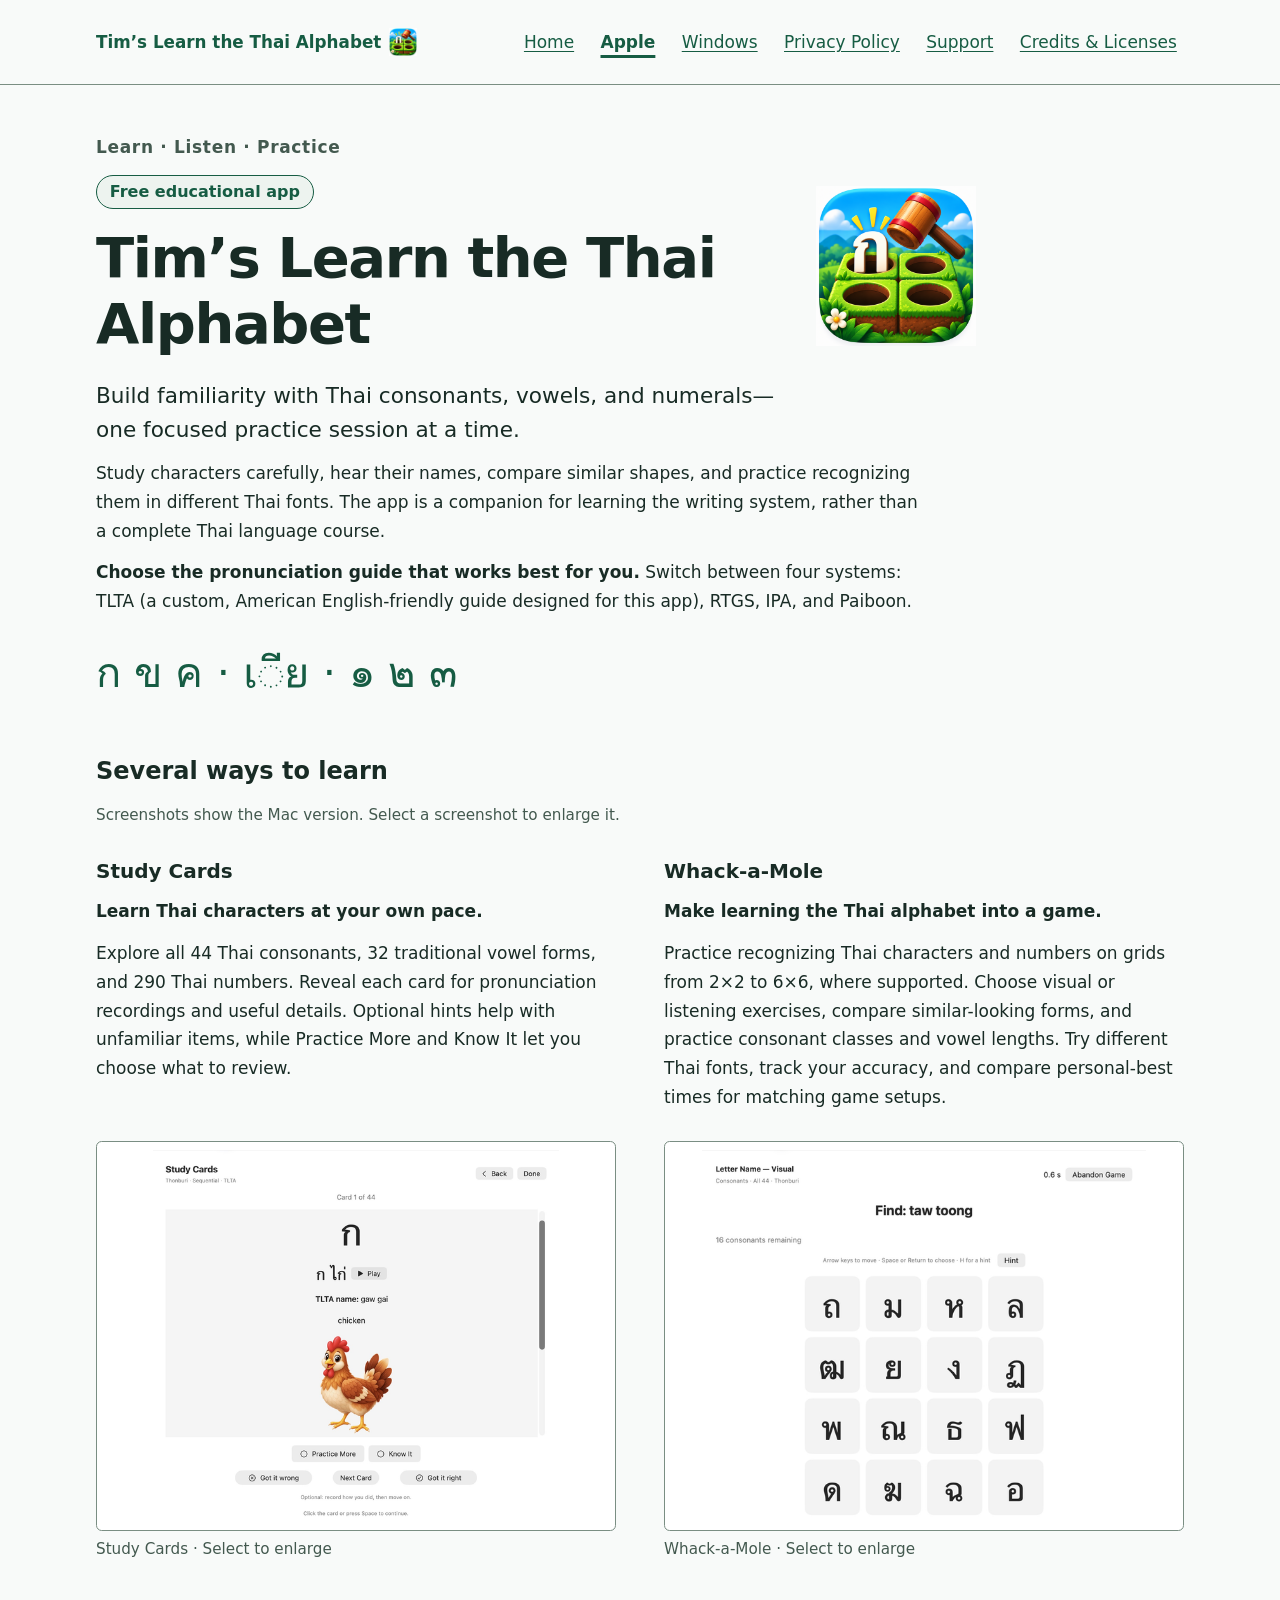
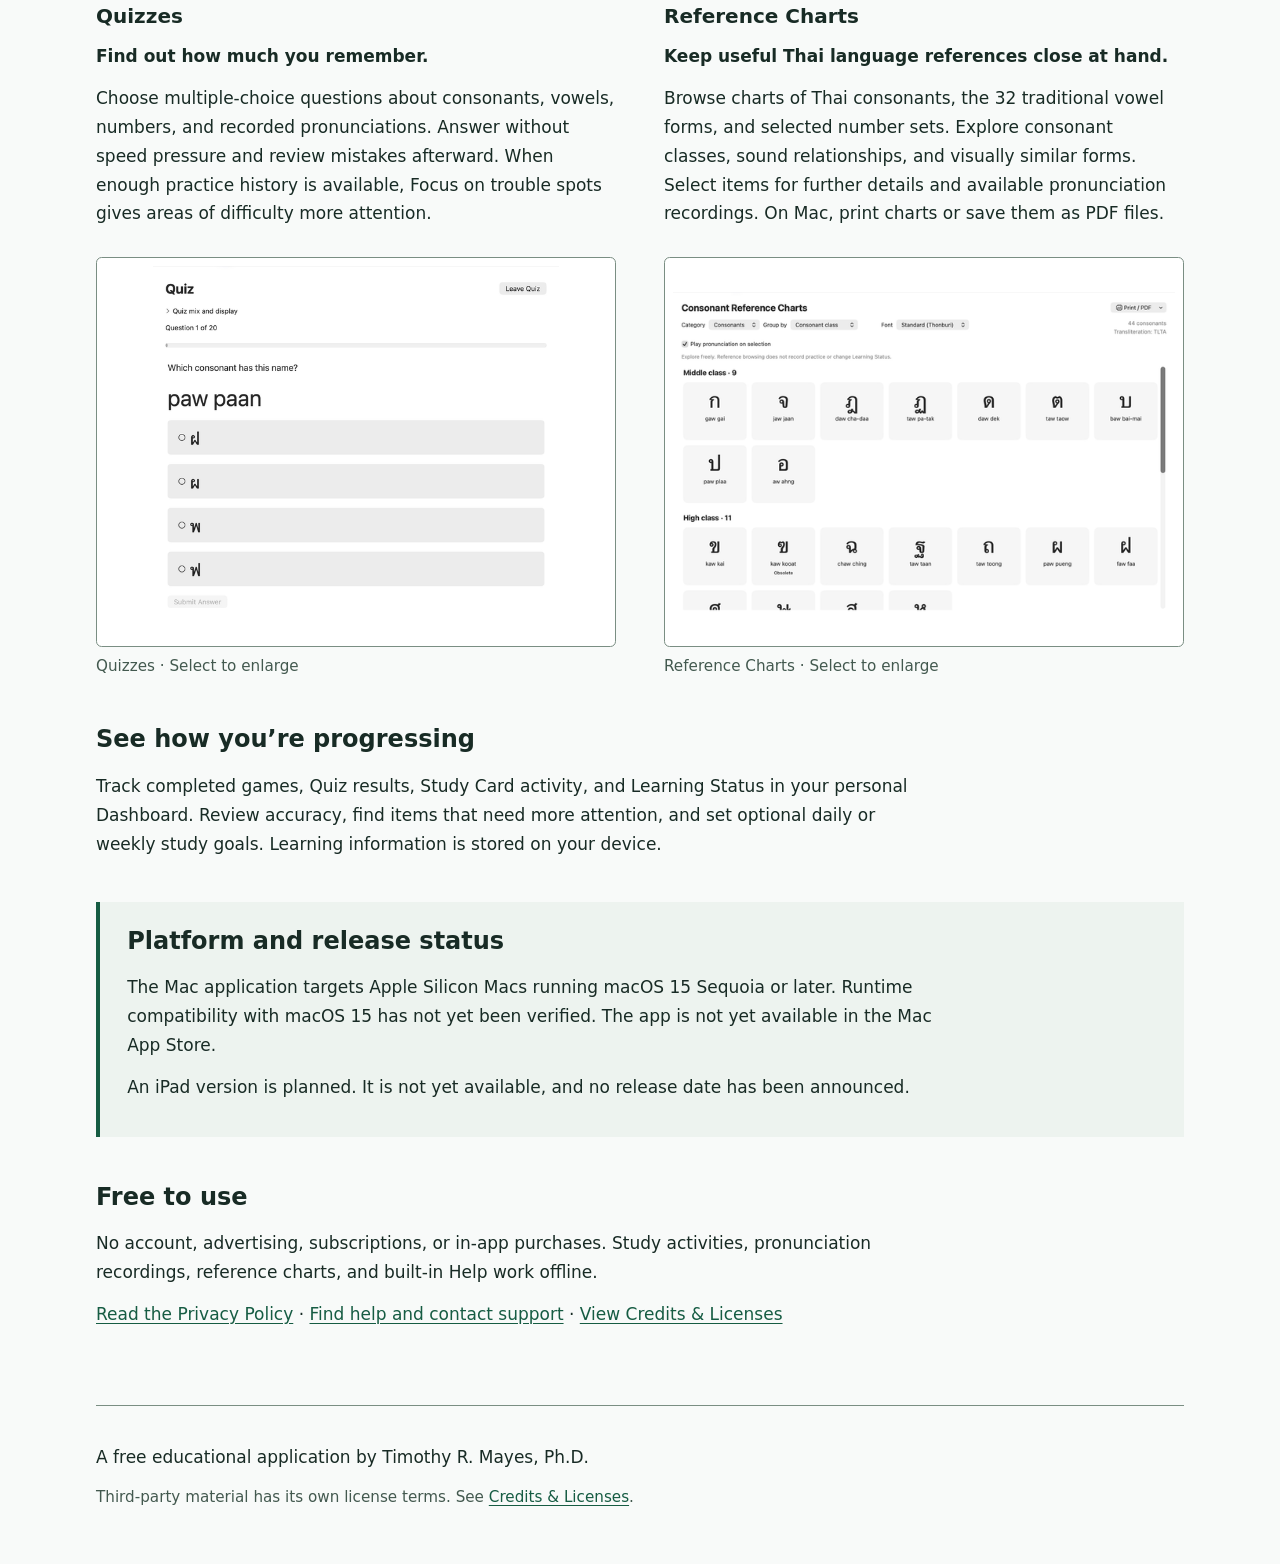
==== apple.html @ 0bca45e3 "Add shared platform home and Windows preview download page" ====
<!doctype html>
<html lang="en">
<head>
<meta charset="utf-8">
<meta name="viewport" content="width=device-width, initial-scale=1">
<meta name="color-scheme" content="light dark">
<meta name="description" content="Learn Thai consonants, vowels, and numerals through study, recognition practice, quizzes, and reference charts.">
<title>Apple — Tim’s Learn the Thai Alphabet</title>
<link rel="stylesheet" href="assets/styles.css">
<script src="assets/screenshot-viewer.js" defer></script>
</head>
<body>
<a class="skip-link" href="#main">Skip to content</a>
<header class="site-header"><div class="wrap"><a class="brand" href="index.html"><span>Tim’s Learn the Thai Alphabet</span><img class="brand-icon" src="assets/app-icon-small.png" width="28" height="28" alt="" aria-hidden="true"></a><nav aria-label="Main navigation"><a href="index.html">Home</a><a href="apple.html" aria-current="page">Apple</a><a href="windows.html">Windows</a><a href="privacy.html">Privacy Policy</a><a href="support.html">Support</a><a href="credits.html">Credits & Licenses</a></nav></div></header>
<main id="main" class="wrap" tabindex="-1"><section class="hero"><p class="eyebrow">Learn · Listen · Practice</p><div class="hero-intro"><img class="hero-icon" src="assets/app-icon.png" width="160" height="160" alt="" aria-hidden="true"><div class="hero-heading"><p class="free-badge">Free educational app</p><h1>Tim’s Learn the Thai Alphabet</h1></div></div><p class="lead">Build familiarity with Thai consonants, vowels, and numerals—one focused practice session at a time.</p><p>Study characters carefully, hear their names, compare similar shapes, and practice recognizing them in different Thai fonts. The app is a companion for learning the writing system, rather than a complete Thai language course.</p><p><strong>Choose the pronunciation guide that works best for you.</strong> Switch between four systems: TLTA (a custom, American English-friendly guide designed for this app), RTGS, IPA, and Paiboon.</p><p class="thai-sample" lang="th">ก ข ค · <svg class="thai-pattern" style="width:1.596em" viewBox="0 0 1596 1200" role="img" aria-labelledby="home-ia-title" aria-describedby="home-ia-desc" focusable="false"><title id="home-ia-title">Thai vowel pattern: long sara ia; one dotted circle marks the consonant position</title><desc id="home-ia-desc" lang="th">เ◌ีย</desc><use href="assets/thai-vowels.svg#ia" aria-hidden="true"/></svg> · ๑ ๒ ๓</p></section>
<section aria-labelledby="activities-heading"><h2 id="activities-heading">Several ways to learn</h2><p class="small">Screenshots show the Mac version. Select a screenshot to enlarge it.</p><div class="activities"><article class="activity"><h3>Study Cards</h3><p class="activity-tagline">Learn Thai characters at your own pace.</p><p>Explore all 44 Thai consonants, 32 traditional vowel forms, and 290 Thai numbers. Reveal each card for pronunciation recordings and useful details. Optional hints help with unfamiliar items, while Practice More and Know It let you choose what to review.</p><figure class="activity-shot"><a class="screenshot-link" href="assets/screenshots/study-cards.webp" data-screenshot="Study Cards" data-width="1440" data-height="1316" aria-label="Enlarge Study Cards screenshot"><span class="screenshot-frame"><img src="assets/screenshots/study-cards-thumb.webp" width="640" height="585" loading="lazy" decoding="async" alt="Revealed consonant Study Card for ก, with its Thai name, chicken illustration, Play button, and Practice More and Know It controls."></span></a><figcaption>Study Cards · Select to enlarge</figcaption></figure></article><article class="activity"><h3>Whack-a-Mole</h3><p class="activity-tagline">Make learning the Thai alphabet into a game.</p><p>Practice recognizing Thai characters and numbers on grids from 2×2 to 6×6, where supported. Choose visual or listening exercises, compare similar-looking forms, and practice consonant classes and vowel lengths. Try different Thai fonts, track your accuracy, and compare personal-best times for matching game setups.</p><figure class="activity-shot"><a class="screenshot-link" href="assets/screenshots/whack-a-mole.webp" data-screenshot="Whack-a-Mole" data-width="1440" data-height="1206" aria-label="Enlarge Whack-a-Mole screenshot"><span class="screenshot-frame"><img src="assets/screenshots/whack-a-mole-thumb.webp" width="640" height="536" loading="lazy" decoding="async" alt="Active consonant Whack-a-Mole game with a written-name prompt, a 4-by-4 Thai letter grid, timer, Hint and Abandon Game controls."></span></a><figcaption>Whack-a-Mole · Select to enlarge</figcaption></figure></article><article class="activity"><h3>Quizzes</h3><p class="activity-tagline">Find out how much you remember.</p><p>Choose multiple-choice questions about consonants, vowels, numbers, and recorded pronunciations. Answer without speed pressure and review mistakes afterward. When enough practice history is available, Focus on trouble spots gives areas of difficulty more attention.</p><figure class="activity-shot"><a class="screenshot-link" href="assets/screenshots/quizzes.webp" data-screenshot="Quizzes" data-width="1440" data-height="1316" aria-label="Enlarge Quizzes screenshot"><span class="screenshot-frame"><img src="assets/screenshots/quizzes-thumb.webp" width="640" height="585" loading="lazy" decoding="async" alt="Consonant Quiz asking which Thai character matches a written name, with four answer choices, question progress, and a Submit Answer button."></span></a><figcaption>Quizzes · Select to enlarge</figcaption></figure></article><article class="activity"><h3>Reference Charts</h3><p class="activity-tagline">Keep useful Thai language references close at hand.</p><p>Browse charts of Thai consonants, the 32 traditional vowel forms, and selected number sets. Explore consonant classes, sound relationships, and visually similar forms. Select items for further details and available pronunciation recordings. On Mac, print charts or save them as PDF files.</p><figure class="activity-shot"><a class="screenshot-link" href="assets/screenshots/reference-charts.webp" data-screenshot="Reference Charts" data-width="1440" data-height="919" aria-label="Enlarge Reference Charts screenshot"><span class="screenshot-frame"><img src="assets/screenshots/reference-charts-thumb.webp" width="640" height="408" loading="lazy" decoding="async" alt="Consonant Reference Chart grouped by consonant class, with Thai letters, transliterated names, grouping and font controls, and Print / PDF."></span></a><figcaption>Reference Charts · Select to enlarge</figcaption></figure></article></div></section>
<section><h2>See how you’re progressing</h2><p>Track completed games, Quiz results, Study Card activity, and Learning Status in your personal Dashboard. Review accuracy, find items that need more attention, and set optional daily or weekly study goals. Learning information is stored on your device.</p></section>
<section class="note"><h2>Platform and release status</h2><p>The Mac application targets Apple Silicon Macs running macOS 15 Sequoia or later. Runtime compatibility with macOS 15 has not yet been verified. The app is not yet available in the Mac App Store.</p><p>An iPad version is planned. It is not yet available, and no release date has been announced.</p></section>
<section><h2>Free to use</h2><p>No account, advertising, subscriptions, or in-app purchases. Study activities, pronunciation recordings, reference charts, and built-in Help work offline.</p><p><a href="privacy.html">Read the Privacy Policy</a> · <a href="support.html">Find help and contact support</a> · <a href="credits.html">View Credits & Licenses</a></p></section></main>
<footer class="wrap"><p>A free educational application by Timothy R. Mayes, Ph.D.</p><p class="small">Third-party material has its own license terms. See <a href="credits.html">Credits & Licenses</a>.</p></footer>
<dialog id="screenshot-viewer" class="screenshot-viewer" aria-labelledby="screenshot-title"><div class="screenshot-toolbar"><h2 id="screenshot-title">Application screenshot</h2><button type="button" id="screenshot-close" autofocus>Close</button></div><img id="screenshot-image" alt="" decoding="async"></dialog>
</body>
</html>
---- assets/styles.css ----
/* Local system fonts only. No remote resources or animation. */
:root { color-scheme: light dark; --bg:#f8faf9; --panel:#edf3ef; --ink:#182b25; --muted:#43594f; --link:#165c43; --line:#7a8e83; --focus:#8b3b00; }
@media (prefers-color-scheme:dark) { :root { --bg:#14211c; --panel:#21332a; --ink:#f1f6f2; --muted:#c0d2c6; --link:#9ee5bd; --line:#819a8b; --focus:#ffd08d; } }
* { box-sizing:border-box; }
body { margin:0; background:var(--bg); color:var(--ink); font-family:system-ui,-apple-system,BlinkMacSystemFont,"Segoe UI",sans-serif; font-size:1.0625rem; line-height:1.7; overflow-wrap:anywhere; }
.wrap { width:min(100% - 2.5rem,68rem); margin-inline:auto; }
.site-header { border-bottom:1px solid var(--line); }
.site-header .wrap { padding-block:1.25rem; display:flex; align-items:center; justify-content:space-between; flex-wrap:wrap; gap:1rem 2rem; }
.brand { font-weight:750; font-size:1.05rem; text-decoration:none; }
nav { display:flex; flex-wrap:wrap; gap:.3rem .75rem; }
nav a { display:inline-flex; align-items:center; min-height:44px; padding:.35rem .45rem; }
nav [aria-current=page] { font-weight:750; text-decoration-thickness:3px; text-underline-offset:.4em; }
a { color:var(--link); text-underline-offset:.2em; }
a:hover { text-decoration-thickness:3px; }
a:focus-visible, summary:focus-visible { outline:3px solid var(--focus); outline-offset:4px; border-radius:2px; }
.skip-link { position:absolute; top:.4rem; left:1rem; padding:.5rem 1rem; background:var(--bg); transform:translateY(-200%); z-index:1; }
.skip-link:focus { transform:none; }
main { padding-block:3rem 4rem; }
main:focus { outline:none; }
h1 { font-size:clamp(2rem,5vw,3.5rem); line-height:1.18; letter-spacing:-.025em; max-width:22ch; margin:0 0 1.4rem; }
h2 { font-size:1.5rem; line-height:1.35; margin:0 0 1rem; }
p { max-width:76ch; margin:.8rem 0; }
section { margin-top:2.75rem; }
.hero { margin-top:0; max-width:55rem; }
.eyebrow { color:var(--muted); font-weight:650; letter-spacing:.04em; margin-top:0; }
.lead { font-size:1.35rem; line-height:1.55; max-width:52ch; }
.thai-sample { font-size:2.6rem; line-height:1.8; color:var(--link); margin-block:1.25rem; }
.activities { display:grid; grid-template-columns:repeat(2,minmax(0,1fr)); gap:1.5rem 3rem; }
dt { font-weight:750; margin-top:1rem; }
dd { margin:.35rem 0 1.25rem; max-width:75ch; }
.note,.contact { background:var(--panel); border-left:4px solid var(--link); padding:1.4rem 1.7rem; }
.note h2 { margin-top:0; }
.small { font-size:.95rem; color:var(--muted); }
li { margin:.5rem 0; }
.source-list { list-style:none; padding:0; display:flex; flex-wrap:wrap; gap:.6rem; }
.source-list li { margin:0; }
.source-list a { display:flex; min-height:44px; min-width:44px; align-items:center; justify-content:center; padding:.25rem .8rem; border:1px solid var(--line); font-size:1.25rem; background:var(--panel); }
code { font-size:.95em; }
footer { border-top:1px solid var(--line); padding-block:1.5rem 2.5rem; }
@media(max-width:40rem) { main { padding-top:2rem; } .activities { grid-template-columns:1fr; gap:.2rem; } .note,.contact { padding:1rem; } nav { display:grid; grid-template-columns:repeat(2,minmax(0,1fr)); width:100%; gap:.4rem 1rem; } nav a { justify-content:center; text-align:center; } }
@media(forced-colors:active) { a:focus-visible { outline:3px solid Highlight; } .note,.contact { border:1px solid CanvasText; } }

.thai-pattern { display:inline-block; height:1.2em; vertical-align:-.2em; fill:currentColor; max-width:100%; }

.brand { display:inline-flex; align-items:center; gap:.5rem; max-width:100%; }
.brand span { min-width:0; }
.brand-icon { display:block; width:28px; height:28px; flex-shrink:0; }
.hero-intro { display:grid; grid-template-columns:minmax(0,1fr) 160px; align-items:center; gap:1.5rem 2rem; margin-bottom:1.4rem; }
.hero-icon { grid-column:2; grid-row:1; display:block; width:160px; height:auto; }
.hero-heading { grid-column:1; grid-row:1; min-width:0; }
.hero-heading h1 { margin-bottom:0; }
.free-badge { display:inline-block; margin:0 0 1rem; padding:.25rem .8rem; border:1px solid var(--link); border-radius:999px; background:var(--panel); color:var(--link); font-size:1rem; font-weight:750; line-height:1.5; }
@media(max-width:40rem) { .hero-intro { grid-template-columns:minmax(0,1fr); gap:1rem; } .hero-icon { grid-column:1; grid-row:1; width:116px; } .hero-heading { grid-column:1; grid-row:2; } }

.activity { display:flex; flex-direction:column; min-width:0; }
.activity h3 { margin:1rem 0 .25rem; font-size:1.25rem; line-height:1.35; }
.activity .activity-tagline { margin:.5rem 0 0; font-weight:650; }
.activity-shot { margin:auto 0 0; padding-top:1rem; }
.activity-shot figcaption { margin-top:.4rem; font-size:.95rem; color:var(--muted); }
.screenshot-link { display:block; border-radius:.35rem; }
.screenshot-frame { display:grid; place-items:center; aspect-ratio:4/3; padding:.5rem; border:1px solid var(--line); border-radius:.35rem; background:#fff; }
.screenshot-frame img { display:block; width:100%; height:100%; max-height:100%; min-height:0; object-fit:contain; }
.screenshot-viewer { width:max-content; max-width:calc(100vw - 2rem); max-height:calc(100vh - 2rem); max-height:calc(100dvh - 2rem); margin:auto; padding:1rem; border:1px solid var(--line); border-radius:.4rem; background:var(--bg); color:var(--ink); }
.screenshot-viewer[open] { display:grid; grid-template-rows:auto minmax(0,1fr); gap:.75rem; }
.screenshot-viewer::backdrop { background:rgb(0 0 0 / .75); }
.screenshot-toolbar { display:flex; align-items:center; justify-content:space-between; gap:1rem; }
.screenshot-toolbar h2 { margin:0; font-size:1.1rem; min-width:0; }
#screenshot-close { flex-shrink:0; min-height:44px; padding:.4rem .8rem; border:1px solid var(--line); border-radius:.25rem; background:var(--panel); color:var(--link); font:inherit; font-weight:650; cursor:pointer; }
#screenshot-close:focus-visible { outline:3px solid var(--focus); outline-offset:4px; }
#screenshot-image { display:block; width:auto; height:auto; max-width:calc(100vw - 4rem - 2px); max-height:calc(100vh - 9rem); max-height:calc(100dvh - 9rem); margin:auto; object-fit:contain; }
.screenshot-open { overflow:hidden; }

/* Platform selection and Windows downloads reuse the shared site palette. */
.platform-choices .note { margin-top:0; }
.platform-choices h3 { margin-top:0; }
.action-link { display:inline-flex; align-items:center; min-height:44px; margin:.3rem .5rem .3rem 0; padding:.45rem .9rem; border:1px solid var(--link); border-radius:.35rem; background:var(--panel); font-weight:700; }
.download-options { display:flex; flex-wrap:wrap; gap:1rem 2rem; }
.download-options p { margin:.5rem 0; }
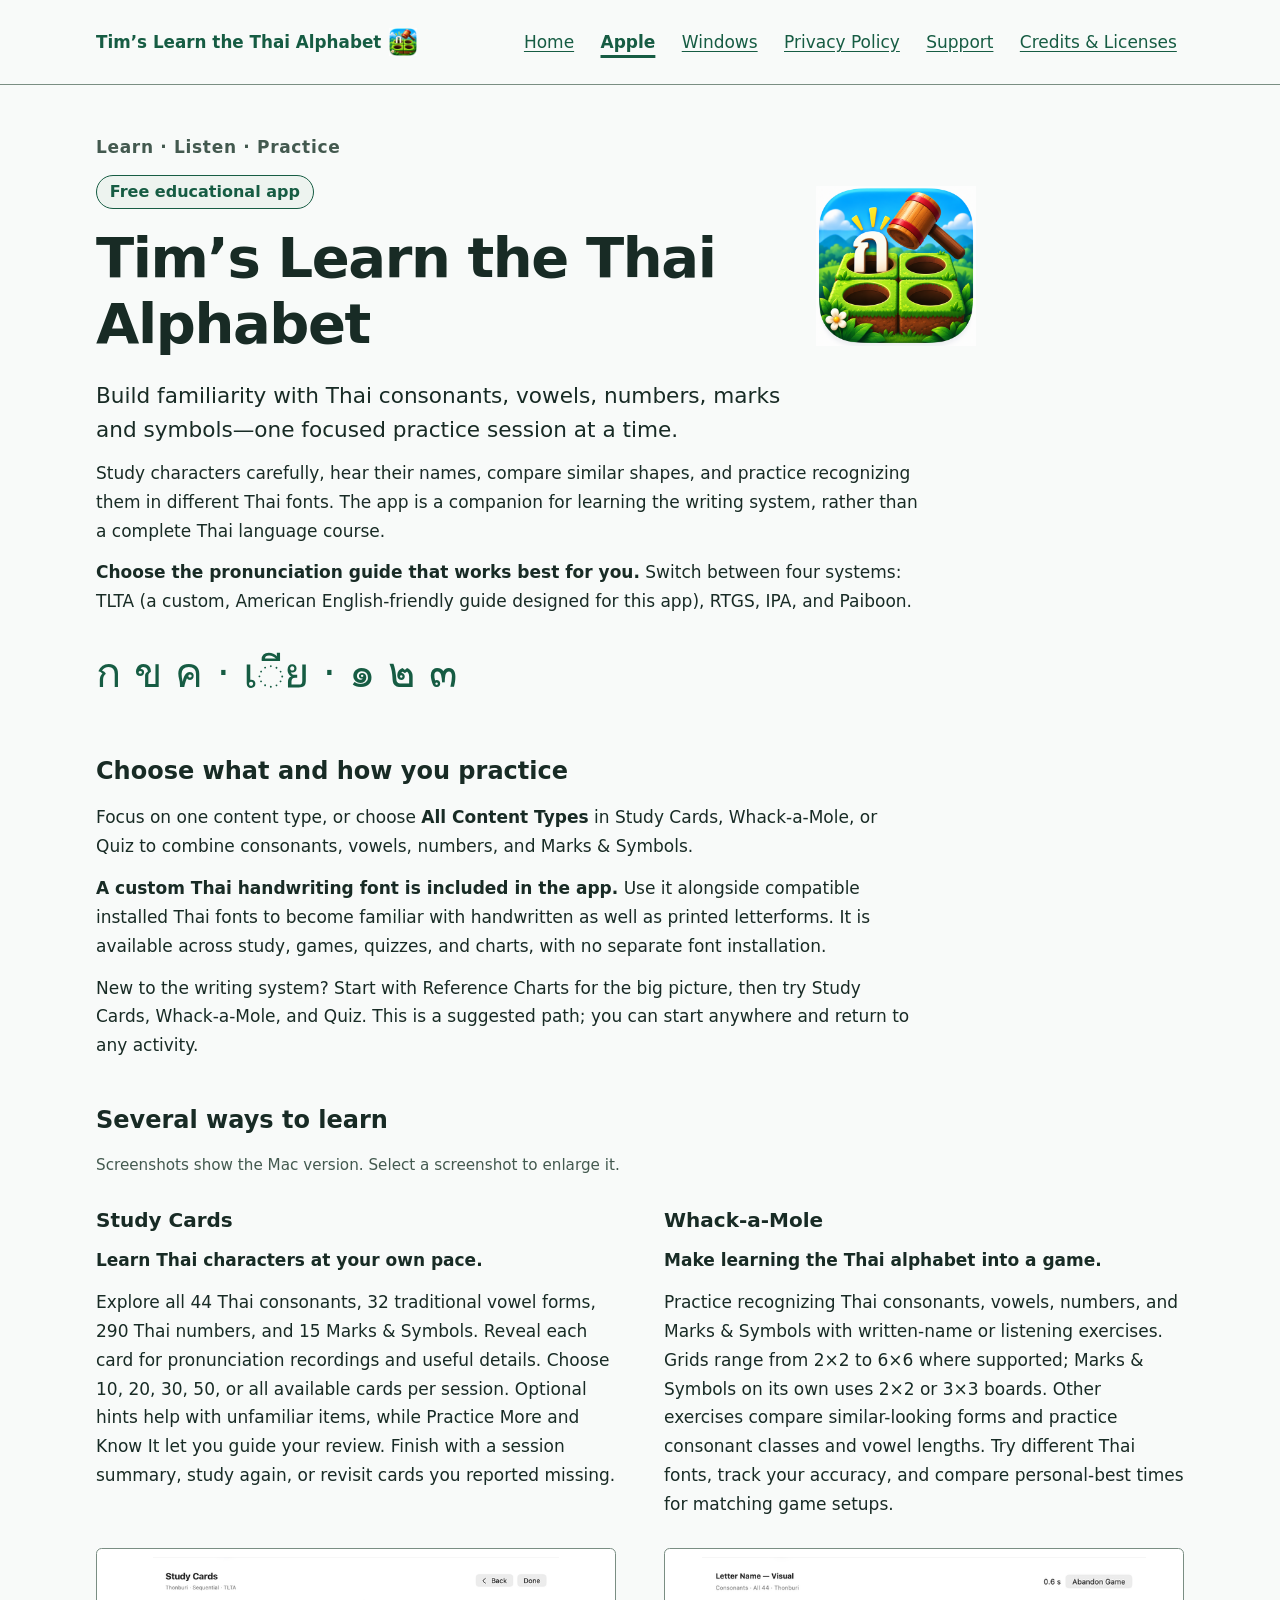
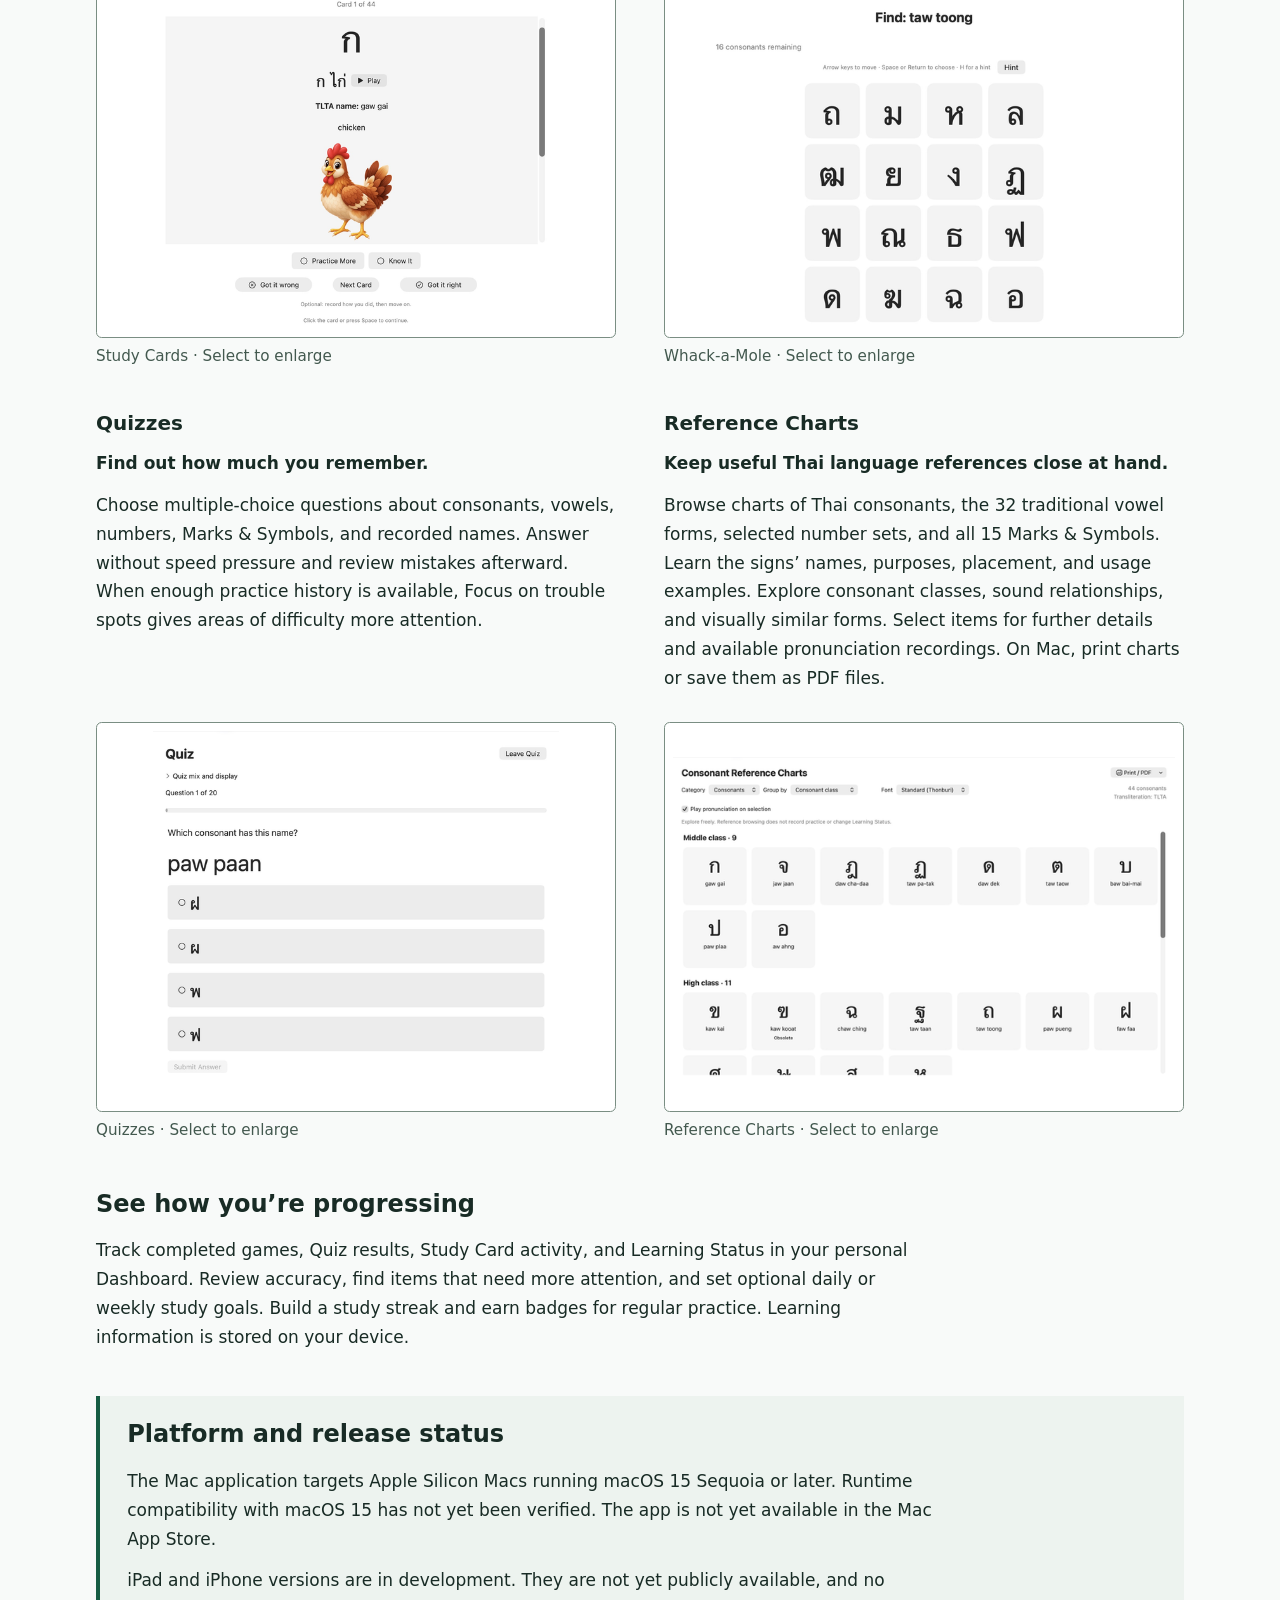
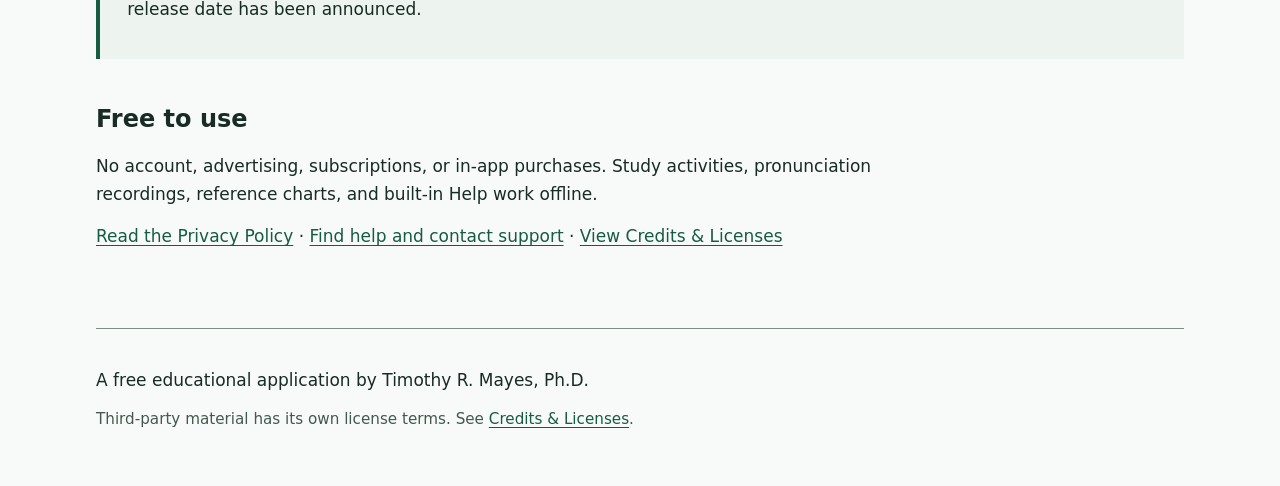
==== commit f17da10f: "Update platform pages for marks, combined practice and handwriting" ====
--- a/apple.html
+++ b/apple.html
@@ -4,18 +4,19 @@
 <meta charset="utf-8">
 <meta name="viewport" content="width=device-width, initial-scale=1">
 <meta name="color-scheme" content="light dark">
-<meta name="description" content="Learn Thai consonants, vowels, and numerals through study, recognition practice, quizzes, and reference charts.">
+<meta name="description" content="Learn Thai consonants, vowels, numbers, marks and symbols through study, recognition practice, quizzes, and reference charts.">
 <title>Apple — Tim’s Learn the Thai Alphabet</title>
-<link rel="stylesheet" href="assets/styles.css">
-<script src="assets/screenshot-viewer.js" defer></script>
+<link rel="stylesheet" href="assets/styles.css?v=platforms-1">
+<script src="assets/screenshot-viewer.js?v=platforms-1" defer></script>
 </head>
 <body>
 <a class="skip-link" href="#main">Skip to content</a>
 <header class="site-header"><div class="wrap"><a class="brand" href="index.html"><span>Tim’s Learn the Thai Alphabet</span><img class="brand-icon" src="assets/app-icon-small.png" width="28" height="28" alt="" aria-hidden="true"></a><nav aria-label="Main navigation"><a href="index.html">Home</a><a href="apple.html" aria-current="page">Apple</a><a href="windows.html">Windows</a><a href="privacy.html">Privacy Policy</a><a href="support.html">Support</a><a href="credits.html">Credits & Licenses</a></nav></div></header>
-<main id="main" class="wrap" tabindex="-1"><section class="hero"><p class="eyebrow">Learn · Listen · Practice</p><div class="hero-intro"><img class="hero-icon" src="assets/app-icon.png" width="160" height="160" alt="" aria-hidden="true"><div class="hero-heading"><p class="free-badge">Free educational app</p><h1>Tim’s Learn the Thai Alphabet</h1></div></div><p class="lead">Build familiarity with Thai consonants, vowels, and numerals—one focused practice session at a time.</p><p>Study characters carefully, hear their names, compare similar shapes, and practice recognizing them in different Thai fonts. The app is a companion for learning the writing system, rather than a complete Thai language course.</p><p><strong>Choose the pronunciation guide that works best for you.</strong> Switch between four systems: TLTA (a custom, American English-friendly guide designed for this app), RTGS, IPA, and Paiboon.</p><p class="thai-sample" lang="th">ก ข ค · <svg class="thai-pattern" style="width:1.596em" viewBox="0 0 1596 1200" role="img" aria-labelledby="home-ia-title" aria-describedby="home-ia-desc" focusable="false"><title id="home-ia-title">Thai vowel pattern: long sara ia; one dotted circle marks the consonant position</title><desc id="home-ia-desc" lang="th">เ◌ีย</desc><use href="assets/thai-vowels.svg#ia" aria-hidden="true"/></svg> · ๑ ๒ ๓</p></section>
-<section aria-labelledby="activities-heading"><h2 id="activities-heading">Several ways to learn</h2><p class="small">Screenshots show the Mac version. Select a screenshot to enlarge it.</p><div class="activities"><article class="activity"><h3>Study Cards</h3><p class="activity-tagline">Learn Thai characters at your own pace.</p><p>Explore all 44 Thai consonants, 32 traditional vowel forms, and 290 Thai numbers. Reveal each card for pronunciation recordings and useful details. Optional hints help with unfamiliar items, while Practice More and Know It let you choose what to review.</p><figure class="activity-shot"><a class="screenshot-link" href="assets/screenshots/study-cards.webp" data-screenshot="Study Cards" data-width="1440" data-height="1316" aria-label="Enlarge Study Cards screenshot"><span class="screenshot-frame"><img src="assets/screenshots/study-cards-thumb.webp" width="640" height="585" loading="lazy" decoding="async" alt="Revealed consonant Study Card for ก, with its Thai name, chicken illustration, Play button, and Practice More and Know It controls."></span></a><figcaption>Study Cards · Select to enlarge</figcaption></figure></article><article class="activity"><h3>Whack-a-Mole</h3><p class="activity-tagline">Make learning the Thai alphabet into a game.</p><p>Practice recognizing Thai characters and numbers on grids from 2×2 to 6×6, where supported. Choose visual or listening exercises, compare similar-looking forms, and practice consonant classes and vowel lengths. Try different Thai fonts, track your accuracy, and compare personal-best times for matching game setups.</p><figure class="activity-shot"><a class="screenshot-link" href="assets/screenshots/whack-a-mole.webp" data-screenshot="Whack-a-Mole" data-width="1440" data-height="1206" aria-label="Enlarge Whack-a-Mole screenshot"><span class="screenshot-frame"><img src="assets/screenshots/whack-a-mole-thumb.webp" width="640" height="536" loading="lazy" decoding="async" alt="Active consonant Whack-a-Mole game with a written-name prompt, a 4-by-4 Thai letter grid, timer, Hint and Abandon Game controls."></span></a><figcaption>Whack-a-Mole · Select to enlarge</figcaption></figure></article><article class="activity"><h3>Quizzes</h3><p class="activity-tagline">Find out how much you remember.</p><p>Choose multiple-choice questions about consonants, vowels, numbers, and recorded pronunciations. Answer without speed pressure and review mistakes afterward. When enough practice history is available, Focus on trouble spots gives areas of difficulty more attention.</p><figure class="activity-shot"><a class="screenshot-link" href="assets/screenshots/quizzes.webp" data-screenshot="Quizzes" data-width="1440" data-height="1316" aria-label="Enlarge Quizzes screenshot"><span class="screenshot-frame"><img src="assets/screenshots/quizzes-thumb.webp" width="640" height="585" loading="lazy" decoding="async" alt="Consonant Quiz asking which Thai character matches a written name, with four answer choices, question progress, and a Submit Answer button."></span></a><figcaption>Quizzes · Select to enlarge</figcaption></figure></article><article class="activity"><h3>Reference Charts</h3><p class="activity-tagline">Keep useful Thai language references close at hand.</p><p>Browse charts of Thai consonants, the 32 traditional vowel forms, and selected number sets. Explore consonant classes, sound relationships, and visually similar forms. Select items for further details and available pronunciation recordings. On Mac, print charts or save them as PDF files.</p><figure class="activity-shot"><a class="screenshot-link" href="assets/screenshots/reference-charts.webp" data-screenshot="Reference Charts" data-width="1440" data-height="919" aria-label="Enlarge Reference Charts screenshot"><span class="screenshot-frame"><img src="assets/screenshots/reference-charts-thumb.webp" width="640" height="408" loading="lazy" decoding="async" alt="Consonant Reference Chart grouped by consonant class, with Thai letters, transliterated names, grouping and font controls, and Print / PDF."></span></a><figcaption>Reference Charts · Select to enlarge</figcaption></figure></article></div></section>
-<section><h2>See how you’re progressing</h2><p>Track completed games, Quiz results, Study Card activity, and Learning Status in your personal Dashboard. Review accuracy, find items that need more attention, and set optional daily or weekly study goals. Learning information is stored on your device.</p></section>
-<section class="note"><h2>Platform and release status</h2><p>The Mac application targets Apple Silicon Macs running macOS 15 Sequoia or later. Runtime compatibility with macOS 15 has not yet been verified. The app is not yet available in the Mac App Store.</p><p>An iPad version is planned. It is not yet available, and no release date has been announced.</p></section>
+<main id="main" class="wrap" tabindex="-1"><section class="hero"><p class="eyebrow">Learn · Listen · Practice</p><div class="hero-intro"><img class="hero-icon" src="assets/app-icon.png" width="160" height="160" alt="" aria-hidden="true"><div class="hero-heading"><p class="free-badge">Free educational app</p><h1>Tim’s Learn the Thai Alphabet</h1></div></div><p class="lead">Build familiarity with Thai consonants, vowels, numbers, marks and symbols—one focused practice session at a time.</p><p>Study characters carefully, hear their names, compare similar shapes, and practice recognizing them in different Thai fonts. The app is a companion for learning the writing system, rather than a complete Thai language course.</p><p><strong>Choose the pronunciation guide that works best for you.</strong> Switch between four systems: TLTA (a custom, American English-friendly guide designed for this app), RTGS, IPA, and Paiboon.</p><p class="thai-sample" lang="th">ก ข ค · <svg class="thai-pattern" style="width:1.596em" viewBox="0 0 1596 1200" role="img" aria-labelledby="home-ia-title" aria-describedby="home-ia-desc" focusable="false"><title id="home-ia-title">Thai vowel pattern: long sara ia; one dotted circle marks the consonant position</title><desc id="home-ia-desc" lang="th">เ◌ีย</desc><use href="assets/thai-vowels.svg#ia" aria-hidden="true"/></svg> · ๑ ๒ ๓</p></section>
+<section aria-labelledby="practice-options"><h2 id="practice-options">Choose what and how you practice</h2><p>Focus on one content type, or choose <strong>All Content Types</strong> in Study Cards, Whack-a-Mole, or Quiz to combine consonants, vowels, numbers, and Marks &amp; Symbols.</p><p><strong>A custom Thai handwriting font is included in the app.</strong> Use it alongside compatible installed Thai fonts to become familiar with handwritten as well as printed letterforms. It is available across study, games, quizzes, and charts, with no separate font installation.</p><p>New to the writing system? Start with Reference Charts for the big picture, then try Study Cards, Whack-a-Mole, and Quiz. This is a suggested path; you can start anywhere and return to any activity.</p></section>
+<section aria-labelledby="activities-heading"><h2 id="activities-heading">Several ways to learn</h2><p class="small">Screenshots show the Mac version. Select a screenshot to enlarge it.</p><div class="activities"><article class="activity"><h3>Study Cards</h3><p class="activity-tagline">Learn Thai characters at your own pace.</p><p>Explore all 44 Thai consonants, 32 traditional vowel forms, 290 Thai numbers, and 15 Marks &amp; Symbols. Reveal each card for pronunciation recordings and useful details. Choose 10, 20, 30, 50, or all available cards per session. Optional hints help with unfamiliar items, while Practice More and Know It let you guide your review. Finish with a session summary, study again, or revisit cards you reported missing.</p><figure class="activity-shot"><a class="screenshot-link" href="assets/screenshots/study-cards.webp" data-screenshot="Study Cards" data-width="1440" data-height="1316" aria-label="Enlarge Study Cards screenshot"><span class="screenshot-frame"><img src="assets/screenshots/study-cards-thumb.webp" width="640" height="585" loading="lazy" decoding="async" alt="Revealed consonant Study Card for ก, with its Thai name, chicken illustration, Play button, and Practice More and Know It controls."></span></a><figcaption>Study Cards · Select to enlarge</figcaption></figure></article><article class="activity"><h3>Whack-a-Mole</h3><p class="activity-tagline">Make learning the Thai alphabet into a game.</p><p>Practice recognizing Thai consonants, vowels, numbers, and Marks &amp; Symbols with written-name or listening exercises. Grids range from 2×2 to 6×6 where supported; Marks &amp; Symbols on its own uses 2×2 or 3×3 boards. Other exercises compare similar-looking forms and practice consonant classes and vowel lengths. Try different Thai fonts, track your accuracy, and compare personal-best times for matching game setups.</p><figure class="activity-shot"><a class="screenshot-link" href="assets/screenshots/whack-a-mole.webp" data-screenshot="Whack-a-Mole" data-width="1440" data-height="1206" aria-label="Enlarge Whack-a-Mole screenshot"><span class="screenshot-frame"><img src="assets/screenshots/whack-a-mole-thumb.webp" width="640" height="536" loading="lazy" decoding="async" alt="Active consonant Whack-a-Mole game with a written-name prompt, a 4-by-4 Thai letter grid, timer, Hint and Abandon Game controls."></span></a><figcaption>Whack-a-Mole · Select to enlarge</figcaption></figure></article><article class="activity"><h3>Quizzes</h3><p class="activity-tagline">Find out how much you remember.</p><p>Choose multiple-choice questions about consonants, vowels, numbers, Marks &amp; Symbols, and recorded names. Answer without speed pressure and review mistakes afterward. When enough practice history is available, Focus on trouble spots gives areas of difficulty more attention.</p><figure class="activity-shot"><a class="screenshot-link" href="assets/screenshots/quizzes.webp" data-screenshot="Quizzes" data-width="1440" data-height="1316" aria-label="Enlarge Quizzes screenshot"><span class="screenshot-frame"><img src="assets/screenshots/quizzes-thumb.webp" width="640" height="585" loading="lazy" decoding="async" alt="Consonant Quiz asking which Thai character matches a written name, with four answer choices, question progress, and a Submit Answer button."></span></a><figcaption>Quizzes · Select to enlarge</figcaption></figure></article><article class="activity"><h3>Reference Charts</h3><p class="activity-tagline">Keep useful Thai language references close at hand.</p><p>Browse charts of Thai consonants, the 32 traditional vowel forms, selected number sets, and all 15 Marks &amp; Symbols. Learn the signs’ names, purposes, placement, and usage examples. Explore consonant classes, sound relationships, and visually similar forms. Select items for further details and available pronunciation recordings. On Mac, print charts or save them as PDF files.</p><figure class="activity-shot"><a class="screenshot-link" href="assets/screenshots/reference-charts.webp" data-screenshot="Reference Charts" data-width="1440" data-height="919" aria-label="Enlarge Reference Charts screenshot"><span class="screenshot-frame"><img src="assets/screenshots/reference-charts-thumb.webp" width="640" height="408" loading="lazy" decoding="async" alt="Consonant Reference Chart grouped by consonant class, with Thai letters, transliterated names, grouping and font controls, and Print / PDF."></span></a><figcaption>Reference Charts · Select to enlarge</figcaption></figure></article></div></section>
+<section><h2>See how you’re progressing</h2><p>Track completed games, Quiz results, Study Card activity, and Learning Status in your personal Dashboard. Review accuracy, find items that need more attention, and set optional daily or weekly study goals. Build a study streak and earn badges for regular practice. Learning information is stored on your device.</p></section>
+<section class="note"><h2>Platform and release status</h2><p>The Mac application targets Apple Silicon Macs running macOS 15 Sequoia or later. Runtime compatibility with macOS 15 has not yet been verified. The app is not yet available in the Mac App Store.</p><p>iPad and iPhone versions are in development. They are not yet publicly available, and no release date has been announced.</p></section>
 <section><h2>Free to use</h2><p>No account, advertising, subscriptions, or in-app purchases. Study activities, pronunciation recordings, reference charts, and built-in Help work offline.</p><p><a href="privacy.html">Read the Privacy Policy</a> · <a href="support.html">Find help and contact support</a> · <a href="credits.html">View Credits & Licenses</a></p></section></main>
 <footer class="wrap"><p>A free educational application by Timothy R. Mayes, Ph.D.</p><p class="small">Third-party material has its own license terms. See <a href="credits.html">Credits & Licenses</a>.</p></footer>
 <dialog id="screenshot-viewer" class="screenshot-viewer" aria-labelledby="screenshot-title"><div class="screenshot-toolbar"><h2 id="screenshot-title">Application screenshot</h2><button type="button" id="screenshot-close" autofocus>Close</button></div><img id="screenshot-image" alt="" decoding="async"></dialog>
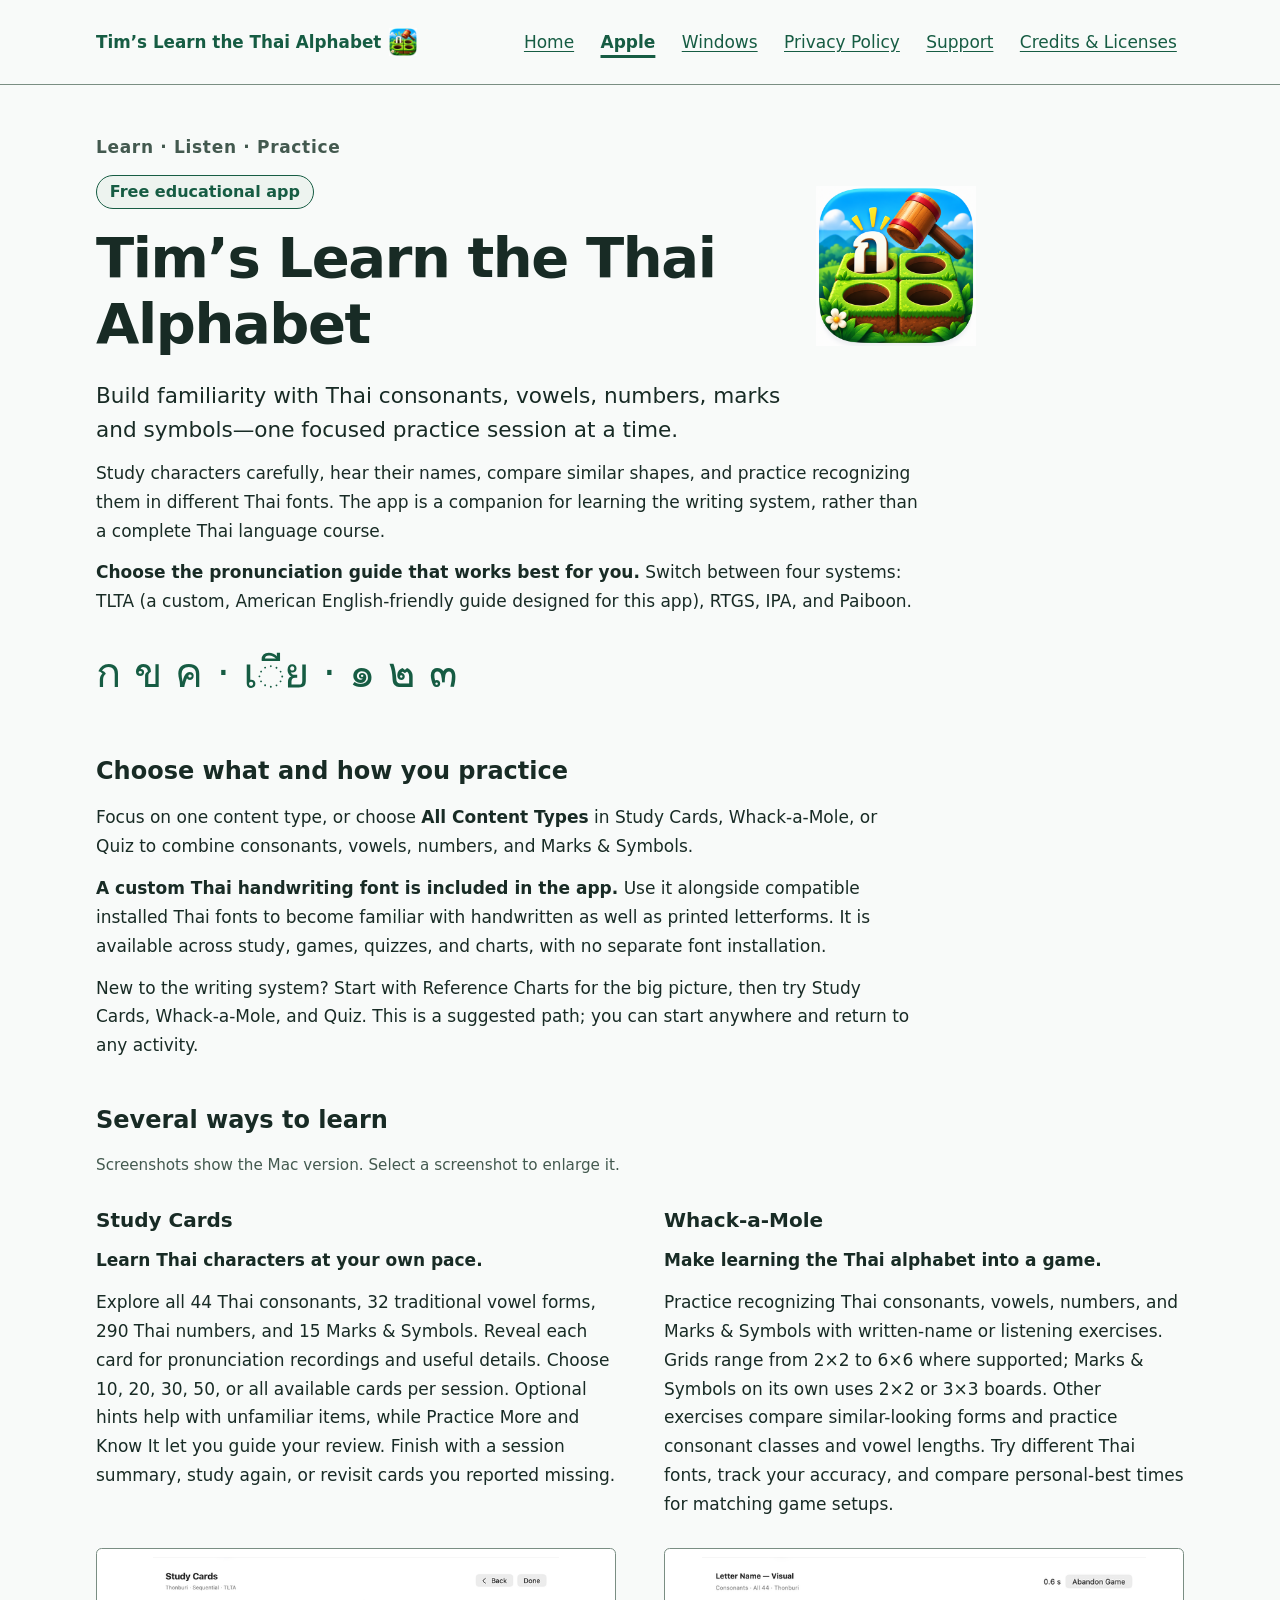
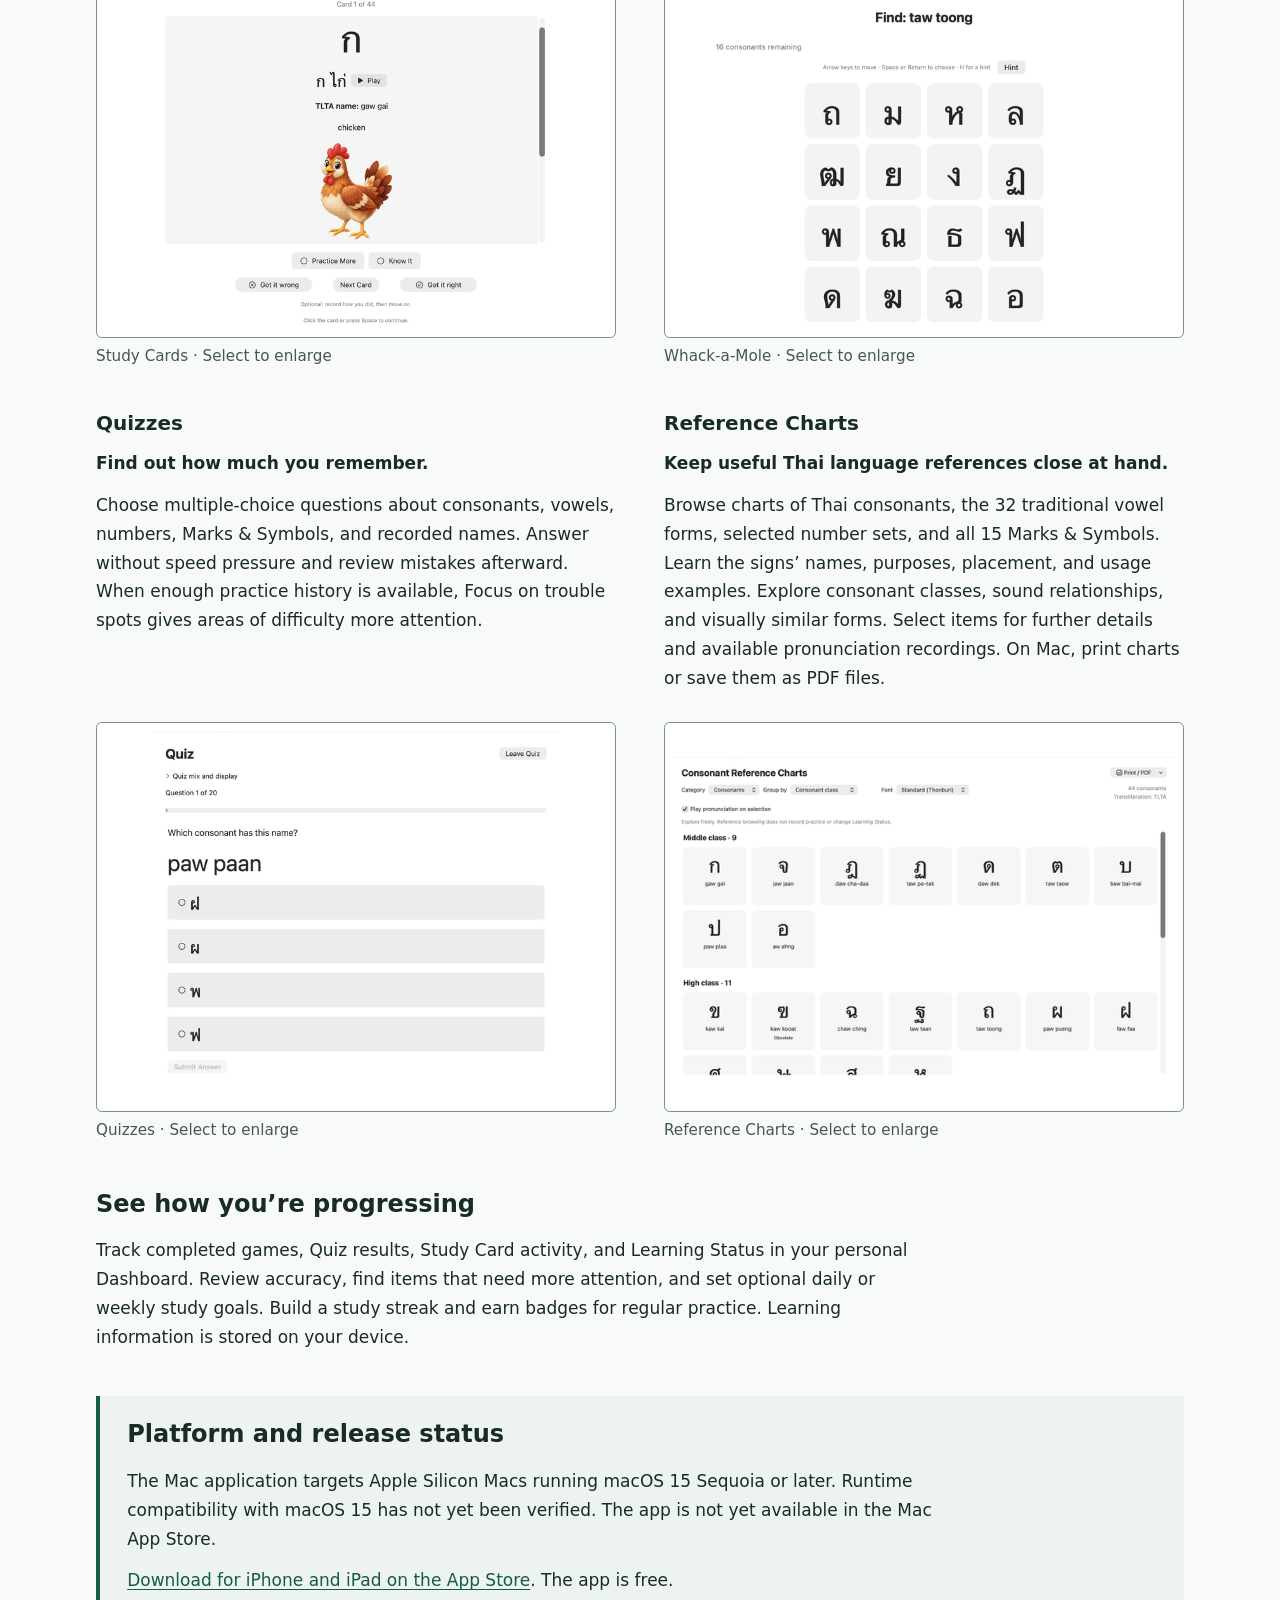
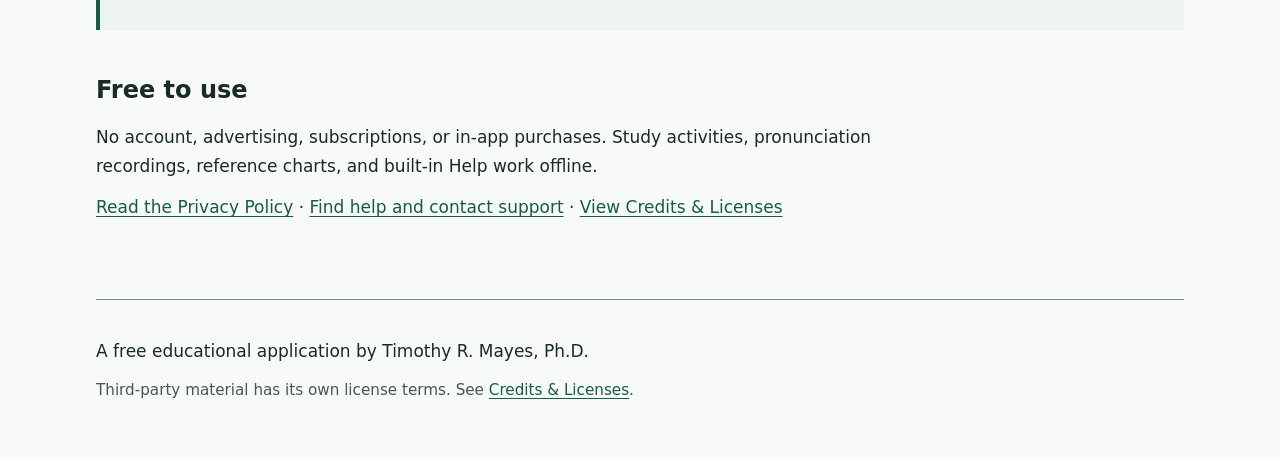
==== commit fea567c4: "Link Apple page to the iPhone and iPad App Store listing" ====
--- a/apple.html
+++ b/apple.html
@@ -16,7 +16,7 @@
 <section aria-labelledby="practice-options"><h2 id="practice-options">Choose what and how you practice</h2><p>Focus on one content type, or choose <strong>All Content Types</strong> in Study Cards, Whack-a-Mole, or Quiz to combine consonants, vowels, numbers, and Marks &amp; Symbols.</p><p><strong>A custom Thai handwriting font is included in the app.</strong> Use it alongside compatible installed Thai fonts to become familiar with handwritten as well as printed letterforms. It is available across study, games, quizzes, and charts, with no separate font installation.</p><p>New to the writing system? Start with Reference Charts for the big picture, then try Study Cards, Whack-a-Mole, and Quiz. This is a suggested path; you can start anywhere and return to any activity.</p></section>
 <section aria-labelledby="activities-heading"><h2 id="activities-heading">Several ways to learn</h2><p class="small">Screenshots show the Mac version. Select a screenshot to enlarge it.</p><div class="activities"><article class="activity"><h3>Study Cards</h3><p class="activity-tagline">Learn Thai characters at your own pace.</p><p>Explore all 44 Thai consonants, 32 traditional vowel forms, 290 Thai numbers, and 15 Marks &amp; Symbols. Reveal each card for pronunciation recordings and useful details. Choose 10, 20, 30, 50, or all available cards per session. Optional hints help with unfamiliar items, while Practice More and Know It let you guide your review. Finish with a session summary, study again, or revisit cards you reported missing.</p><figure class="activity-shot"><a class="screenshot-link" href="assets/screenshots/study-cards.webp" data-screenshot="Study Cards" data-width="1440" data-height="1316" aria-label="Enlarge Study Cards screenshot"><span class="screenshot-frame"><img src="assets/screenshots/study-cards-thumb.webp" width="640" height="585" loading="lazy" decoding="async" alt="Revealed consonant Study Card for ก, with its Thai name, chicken illustration, Play button, and Practice More and Know It controls."></span></a><figcaption>Study Cards · Select to enlarge</figcaption></figure></article><article class="activity"><h3>Whack-a-Mole</h3><p class="activity-tagline">Make learning the Thai alphabet into a game.</p><p>Practice recognizing Thai consonants, vowels, numbers, and Marks &amp; Symbols with written-name or listening exercises. Grids range from 2×2 to 6×6 where supported; Marks &amp; Symbols on its own uses 2×2 or 3×3 boards. Other exercises compare similar-looking forms and practice consonant classes and vowel lengths. Try different Thai fonts, track your accuracy, and compare personal-best times for matching game setups.</p><figure class="activity-shot"><a class="screenshot-link" href="assets/screenshots/whack-a-mole.webp" data-screenshot="Whack-a-Mole" data-width="1440" data-height="1206" aria-label="Enlarge Whack-a-Mole screenshot"><span class="screenshot-frame"><img src="assets/screenshots/whack-a-mole-thumb.webp" width="640" height="536" loading="lazy" decoding="async" alt="Active consonant Whack-a-Mole game with a written-name prompt, a 4-by-4 Thai letter grid, timer, Hint and Abandon Game controls."></span></a><figcaption>Whack-a-Mole · Select to enlarge</figcaption></figure></article><article class="activity"><h3>Quizzes</h3><p class="activity-tagline">Find out how much you remember.</p><p>Choose multiple-choice questions about consonants, vowels, numbers, Marks &amp; Symbols, and recorded names. Answer without speed pressure and review mistakes afterward. When enough practice history is available, Focus on trouble spots gives areas of difficulty more attention.</p><figure class="activity-shot"><a class="screenshot-link" href="assets/screenshots/quizzes.webp" data-screenshot="Quizzes" data-width="1440" data-height="1316" aria-label="Enlarge Quizzes screenshot"><span class="screenshot-frame"><img src="assets/screenshots/quizzes-thumb.webp" width="640" height="585" loading="lazy" decoding="async" alt="Consonant Quiz asking which Thai character matches a written name, with four answer choices, question progress, and a Submit Answer button."></span></a><figcaption>Quizzes · Select to enlarge</figcaption></figure></article><article class="activity"><h3>Reference Charts</h3><p class="activity-tagline">Keep useful Thai language references close at hand.</p><p>Browse charts of Thai consonants, the 32 traditional vowel forms, selected number sets, and all 15 Marks &amp; Symbols. Learn the signs’ names, purposes, placement, and usage examples. Explore consonant classes, sound relationships, and visually similar forms. Select items for further details and available pronunciation recordings. On Mac, print charts or save them as PDF files.</p><figure class="activity-shot"><a class="screenshot-link" href="assets/screenshots/reference-charts.webp" data-screenshot="Reference Charts" data-width="1440" data-height="919" aria-label="Enlarge Reference Charts screenshot"><span class="screenshot-frame"><img src="assets/screenshots/reference-charts-thumb.webp" width="640" height="408" loading="lazy" decoding="async" alt="Consonant Reference Chart grouped by consonant class, with Thai letters, transliterated names, grouping and font controls, and Print / PDF."></span></a><figcaption>Reference Charts · Select to enlarge</figcaption></figure></article></div></section>
 <section><h2>See how you’re progressing</h2><p>Track completed games, Quiz results, Study Card activity, and Learning Status in your personal Dashboard. Review accuracy, find items that need more attention, and set optional daily or weekly study goals. Build a study streak and earn badges for regular practice. Learning information is stored on your device.</p></section>
-<section class="note"><h2>Platform and release status</h2><p>The Mac application targets Apple Silicon Macs running macOS 15 Sequoia or later. Runtime compatibility with macOS 15 has not yet been verified. The app is not yet available in the Mac App Store.</p><p>iPad and iPhone versions are in development. They are not yet publicly available, and no release date has been announced.</p></section>
+<section class="note"><h2>Platform and release status</h2><p>The Mac application targets Apple Silicon Macs running macOS 15 Sequoia or later. Runtime compatibility with macOS 15 has not yet been verified. The app is not yet available in the Mac App Store.</p><p><a href="https://apps.apple.com/us/app/tims-learn-the-thai-alphabet/id6832369607">Download for iPhone and iPad on the App Store</a>. The app is free.</p></section>
 <section><h2>Free to use</h2><p>No account, advertising, subscriptions, or in-app purchases. Study activities, pronunciation recordings, reference charts, and built-in Help work offline.</p><p><a href="privacy.html">Read the Privacy Policy</a> · <a href="support.html">Find help and contact support</a> · <a href="credits.html">View Credits & Licenses</a></p></section></main>
 <footer class="wrap"><p>A free educational application by Timothy R. Mayes, Ph.D.</p><p class="small">Third-party material has its own license terms. See <a href="credits.html">Credits & Licenses</a>.</p></footer>
 <dialog id="screenshot-viewer" class="screenshot-viewer" aria-labelledby="screenshot-title"><div class="screenshot-toolbar"><h2 id="screenshot-title">Application screenshot</h2><button type="button" id="screenshot-close" autofocus>Close</button></div><img id="screenshot-image" alt="" decoding="async"></dialog>
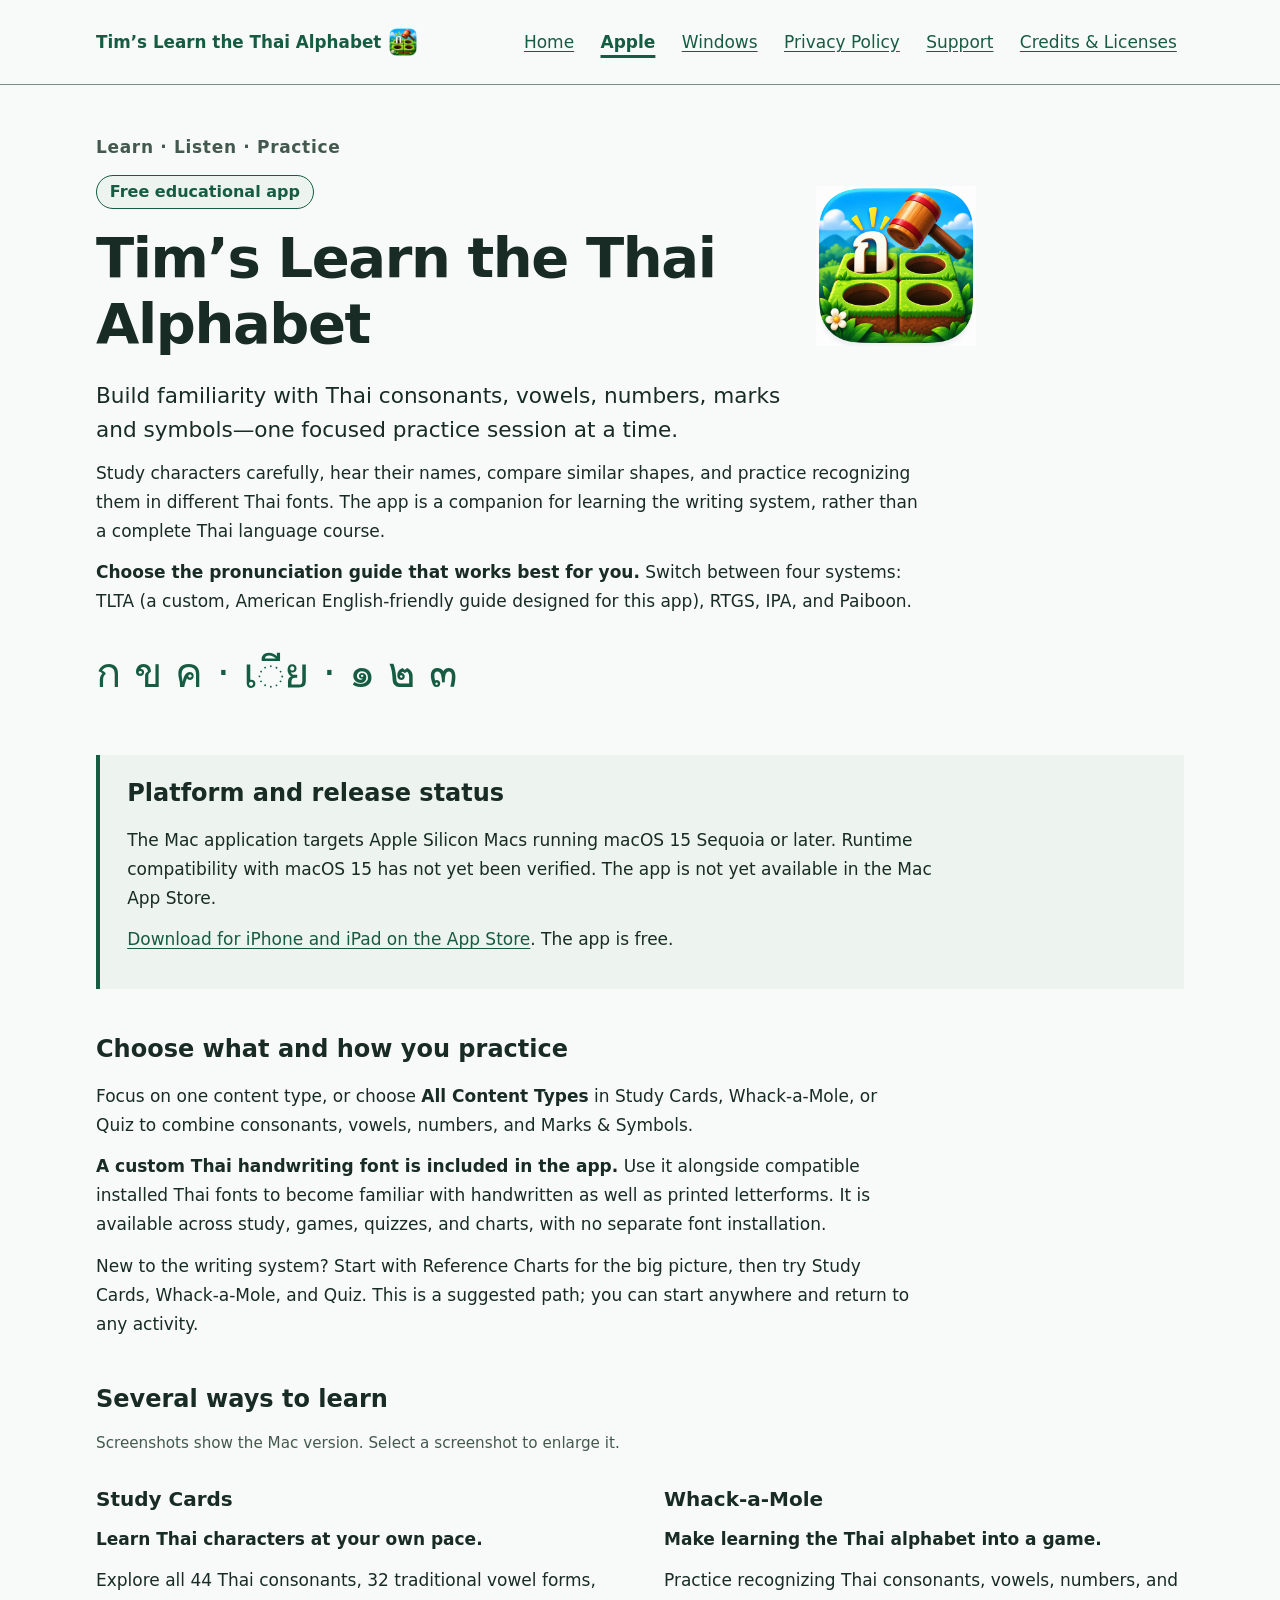
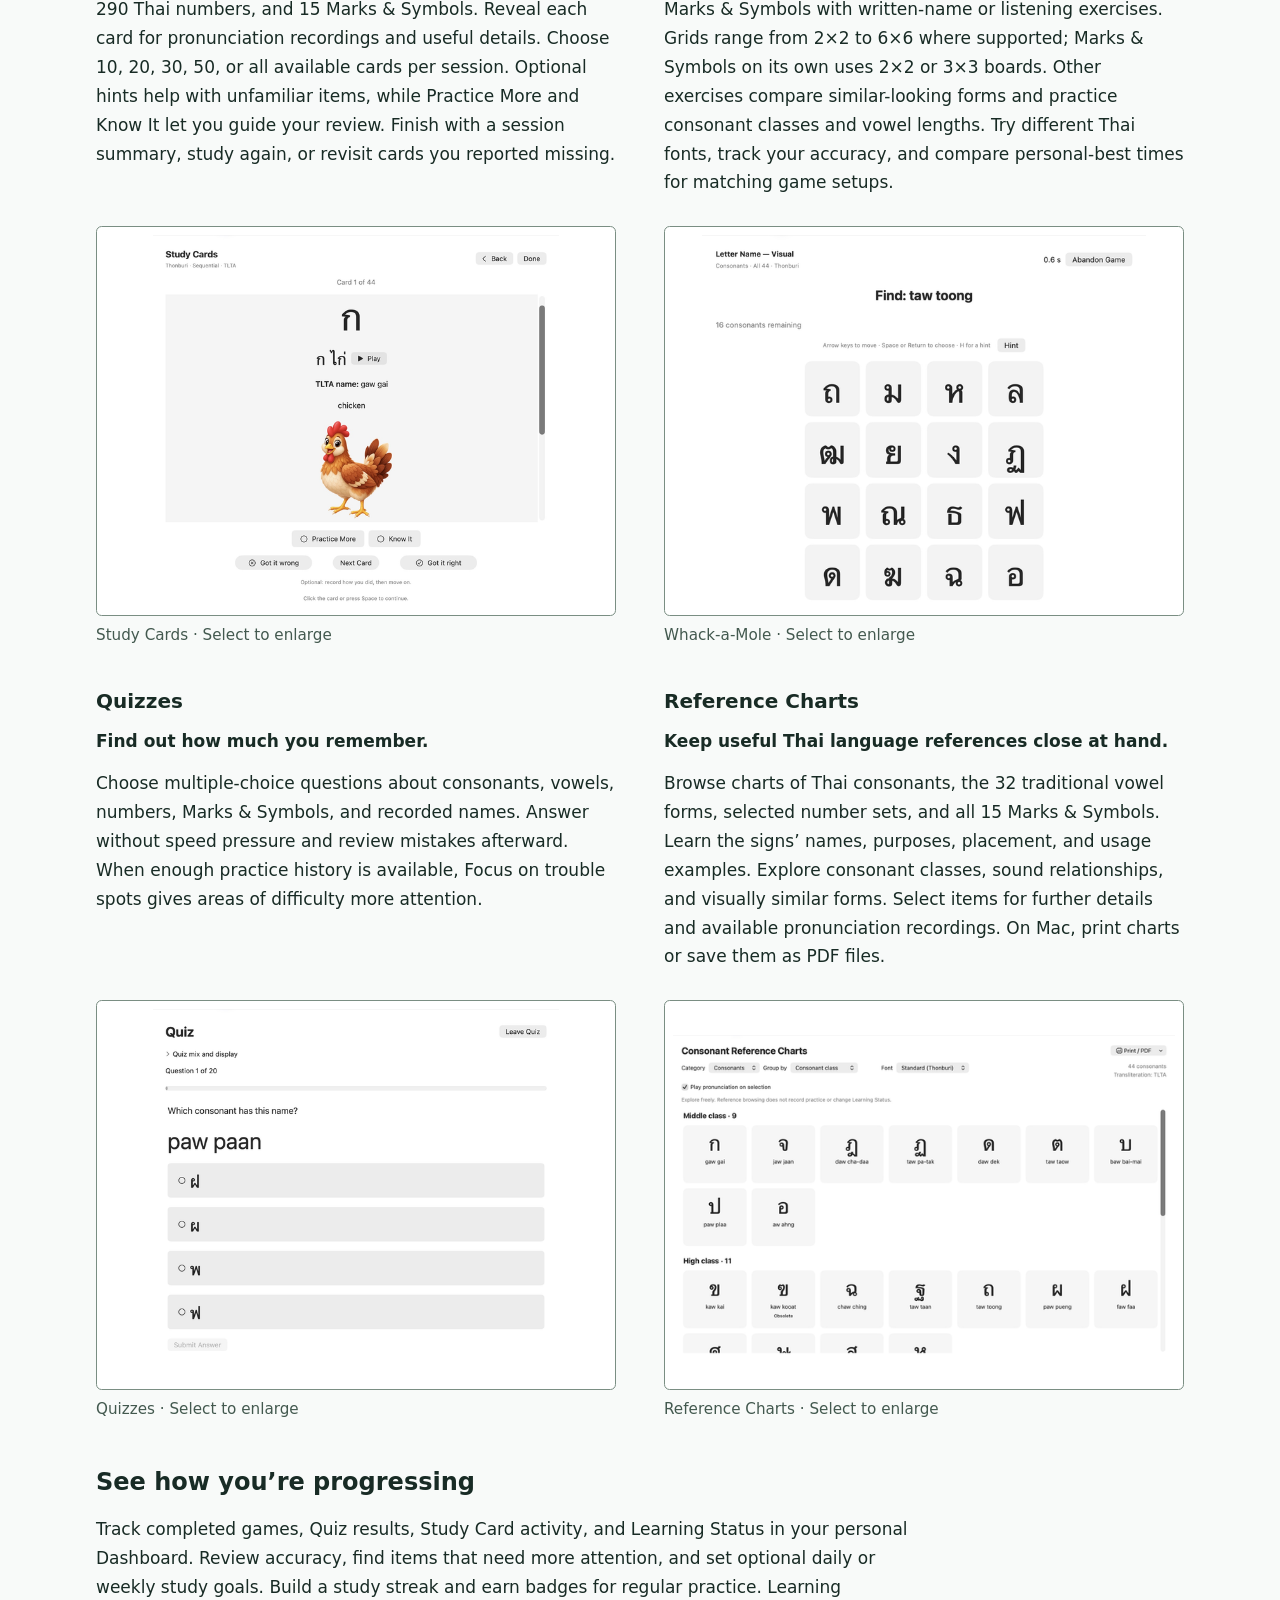
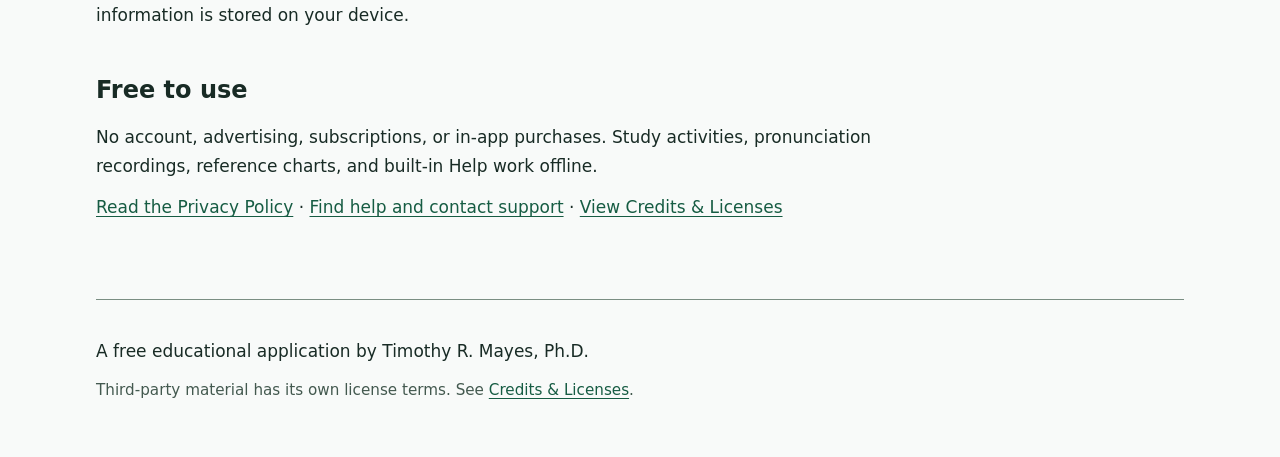
==== commit 07ce0e53: "Move Apple download and release status below the introduction" ====
--- a/apple.html
+++ b/apple.html
@@ -13,10 +13,10 @@
 <a class="skip-link" href="#main">Skip to content</a>
 <header class="site-header"><div class="wrap"><a class="brand" href="index.html"><span>Tim’s Learn the Thai Alphabet</span><img class="brand-icon" src="assets/app-icon-small.png" width="28" height="28" alt="" aria-hidden="true"></a><nav aria-label="Main navigation"><a href="index.html">Home</a><a href="apple.html" aria-current="page">Apple</a><a href="windows.html">Windows</a><a href="privacy.html">Privacy Policy</a><a href="support.html">Support</a><a href="credits.html">Credits & Licenses</a></nav></div></header>
 <main id="main" class="wrap" tabindex="-1"><section class="hero"><p class="eyebrow">Learn · Listen · Practice</p><div class="hero-intro"><img class="hero-icon" src="assets/app-icon.png" width="160" height="160" alt="" aria-hidden="true"><div class="hero-heading"><p class="free-badge">Free educational app</p><h1>Tim’s Learn the Thai Alphabet</h1></div></div><p class="lead">Build familiarity with Thai consonants, vowels, numbers, marks and symbols—one focused practice session at a time.</p><p>Study characters carefully, hear their names, compare similar shapes, and practice recognizing them in different Thai fonts. The app is a companion for learning the writing system, rather than a complete Thai language course.</p><p><strong>Choose the pronunciation guide that works best for you.</strong> Switch between four systems: TLTA (a custom, American English-friendly guide designed for this app), RTGS, IPA, and Paiboon.</p><p class="thai-sample" lang="th">ก ข ค · <svg class="thai-pattern" style="width:1.596em" viewBox="0 0 1596 1200" role="img" aria-labelledby="home-ia-title" aria-describedby="home-ia-desc" focusable="false"><title id="home-ia-title">Thai vowel pattern: long sara ia; one dotted circle marks the consonant position</title><desc id="home-ia-desc" lang="th">เ◌ีย</desc><use href="assets/thai-vowels.svg#ia" aria-hidden="true"/></svg> · ๑ ๒ ๓</p></section>
+<section class="note"><h2>Platform and release status</h2><p>The Mac application targets Apple Silicon Macs running macOS 15 Sequoia or later. Runtime compatibility with macOS 15 has not yet been verified. The app is not yet available in the Mac App Store.</p><p><a href="https://apps.apple.com/us/app/tims-learn-the-thai-alphabet/id6832369607">Download for iPhone and iPad on the App Store</a>. The app is free.</p></section>
 <section aria-labelledby="practice-options"><h2 id="practice-options">Choose what and how you practice</h2><p>Focus on one content type, or choose <strong>All Content Types</strong> in Study Cards, Whack-a-Mole, or Quiz to combine consonants, vowels, numbers, and Marks &amp; Symbols.</p><p><strong>A custom Thai handwriting font is included in the app.</strong> Use it alongside compatible installed Thai fonts to become familiar with handwritten as well as printed letterforms. It is available across study, games, quizzes, and charts, with no separate font installation.</p><p>New to the writing system? Start with Reference Charts for the big picture, then try Study Cards, Whack-a-Mole, and Quiz. This is a suggested path; you can start anywhere and return to any activity.</p></section>
 <section aria-labelledby="activities-heading"><h2 id="activities-heading">Several ways to learn</h2><p class="small">Screenshots show the Mac version. Select a screenshot to enlarge it.</p><div class="activities"><article class="activity"><h3>Study Cards</h3><p class="activity-tagline">Learn Thai characters at your own pace.</p><p>Explore all 44 Thai consonants, 32 traditional vowel forms, 290 Thai numbers, and 15 Marks &amp; Symbols. Reveal each card for pronunciation recordings and useful details. Choose 10, 20, 30, 50, or all available cards per session. Optional hints help with unfamiliar items, while Practice More and Know It let you guide your review. Finish with a session summary, study again, or revisit cards you reported missing.</p><figure class="activity-shot"><a class="screenshot-link" href="assets/screenshots/study-cards.webp" data-screenshot="Study Cards" data-width="1440" data-height="1316" aria-label="Enlarge Study Cards screenshot"><span class="screenshot-frame"><img src="assets/screenshots/study-cards-thumb.webp" width="640" height="585" loading="lazy" decoding="async" alt="Revealed consonant Study Card for ก, with its Thai name, chicken illustration, Play button, and Practice More and Know It controls."></span></a><figcaption>Study Cards · Select to enlarge</figcaption></figure></article><article class="activity"><h3>Whack-a-Mole</h3><p class="activity-tagline">Make learning the Thai alphabet into a game.</p><p>Practice recognizing Thai consonants, vowels, numbers, and Marks &amp; Symbols with written-name or listening exercises. Grids range from 2×2 to 6×6 where supported; Marks &amp; Symbols on its own uses 2×2 or 3×3 boards. Other exercises compare similar-looking forms and practice consonant classes and vowel lengths. Try different Thai fonts, track your accuracy, and compare personal-best times for matching game setups.</p><figure class="activity-shot"><a class="screenshot-link" href="assets/screenshots/whack-a-mole.webp" data-screenshot="Whack-a-Mole" data-width="1440" data-height="1206" aria-label="Enlarge Whack-a-Mole screenshot"><span class="screenshot-frame"><img src="assets/screenshots/whack-a-mole-thumb.webp" width="640" height="536" loading="lazy" decoding="async" alt="Active consonant Whack-a-Mole game with a written-name prompt, a 4-by-4 Thai letter grid, timer, Hint and Abandon Game controls."></span></a><figcaption>Whack-a-Mole · Select to enlarge</figcaption></figure></article><article class="activity"><h3>Quizzes</h3><p class="activity-tagline">Find out how much you remember.</p><p>Choose multiple-choice questions about consonants, vowels, numbers, Marks &amp; Symbols, and recorded names. Answer without speed pressure and review mistakes afterward. When enough practice history is available, Focus on trouble spots gives areas of difficulty more attention.</p><figure class="activity-shot"><a class="screenshot-link" href="assets/screenshots/quizzes.webp" data-screenshot="Quizzes" data-width="1440" data-height="1316" aria-label="Enlarge Quizzes screenshot"><span class="screenshot-frame"><img src="assets/screenshots/quizzes-thumb.webp" width="640" height="585" loading="lazy" decoding="async" alt="Consonant Quiz asking which Thai character matches a written name, with four answer choices, question progress, and a Submit Answer button."></span></a><figcaption>Quizzes · Select to enlarge</figcaption></figure></article><article class="activity"><h3>Reference Charts</h3><p class="activity-tagline">Keep useful Thai language references close at hand.</p><p>Browse charts of Thai consonants, the 32 traditional vowel forms, selected number sets, and all 15 Marks &amp; Symbols. Learn the signs’ names, purposes, placement, and usage examples. Explore consonant classes, sound relationships, and visually similar forms. Select items for further details and available pronunciation recordings. On Mac, print charts or save them as PDF files.</p><figure class="activity-shot"><a class="screenshot-link" href="assets/screenshots/reference-charts.webp" data-screenshot="Reference Charts" data-width="1440" data-height="919" aria-label="Enlarge Reference Charts screenshot"><span class="screenshot-frame"><img src="assets/screenshots/reference-charts-thumb.webp" width="640" height="408" loading="lazy" decoding="async" alt="Consonant Reference Chart grouped by consonant class, with Thai letters, transliterated names, grouping and font controls, and Print / PDF."></span></a><figcaption>Reference Charts · Select to enlarge</figcaption></figure></article></div></section>
 <section><h2>See how you’re progressing</h2><p>Track completed games, Quiz results, Study Card activity, and Learning Status in your personal Dashboard. Review accuracy, find items that need more attention, and set optional daily or weekly study goals. Build a study streak and earn badges for regular practice. Learning information is stored on your device.</p></section>
-<section class="note"><h2>Platform and release status</h2><p>The Mac application targets Apple Silicon Macs running macOS 15 Sequoia or later. Runtime compatibility with macOS 15 has not yet been verified. The app is not yet available in the Mac App Store.</p><p><a href="https://apps.apple.com/us/app/tims-learn-the-thai-alphabet/id6832369607">Download for iPhone and iPad on the App Store</a>. The app is free.</p></section>
 <section><h2>Free to use</h2><p>No account, advertising, subscriptions, or in-app purchases. Study activities, pronunciation recordings, reference charts, and built-in Help work offline.</p><p><a href="privacy.html">Read the Privacy Policy</a> · <a href="support.html">Find help and contact support</a> · <a href="credits.html">View Credits & Licenses</a></p></section></main>
 <footer class="wrap"><p>A free educational application by Timothy R. Mayes, Ph.D.</p><p class="small">Third-party material has its own license terms. See <a href="credits.html">Credits & Licenses</a>.</p></footer>
 <dialog id="screenshot-viewer" class="screenshot-viewer" aria-labelledby="screenshot-title"><div class="screenshot-toolbar"><h2 id="screenshot-title">Application screenshot</h2><button type="button" id="screenshot-close" autofocus>Close</button></div><img id="screenshot-image" alt="" decoding="async"></dialog>
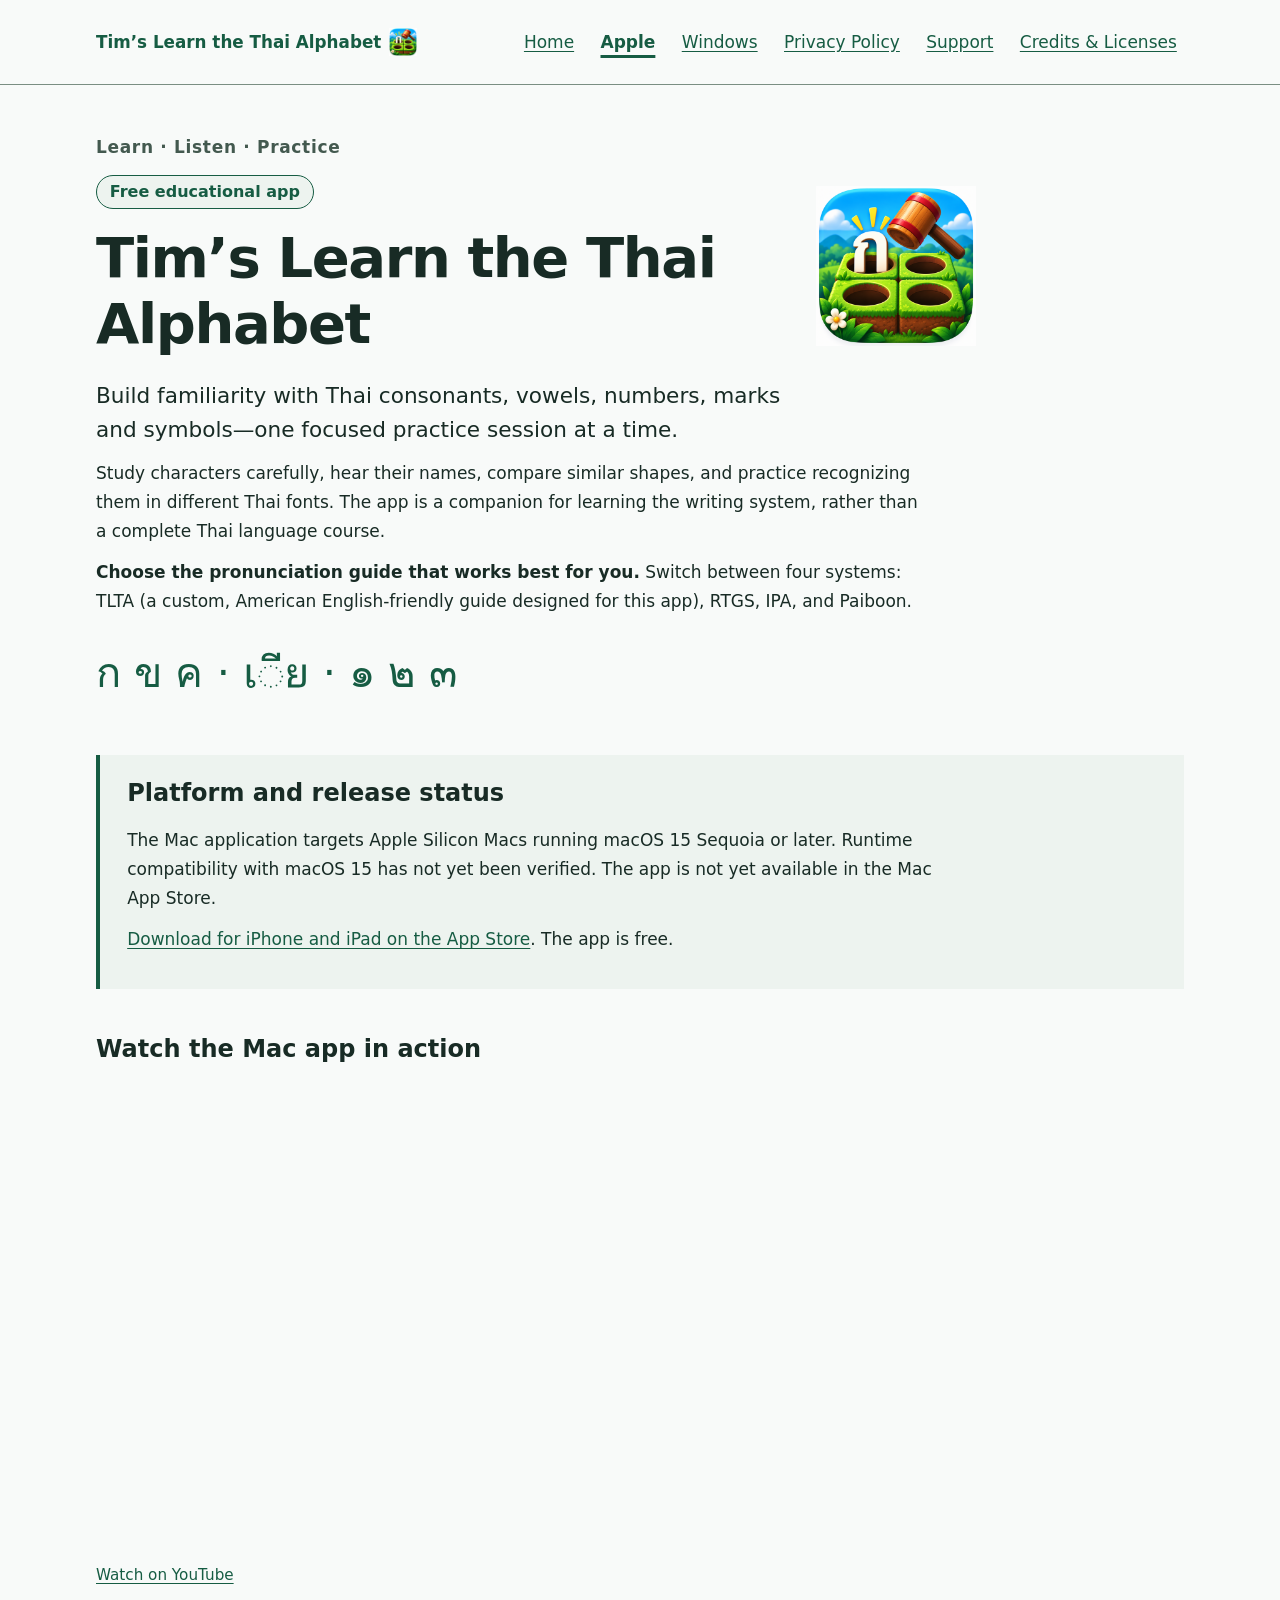
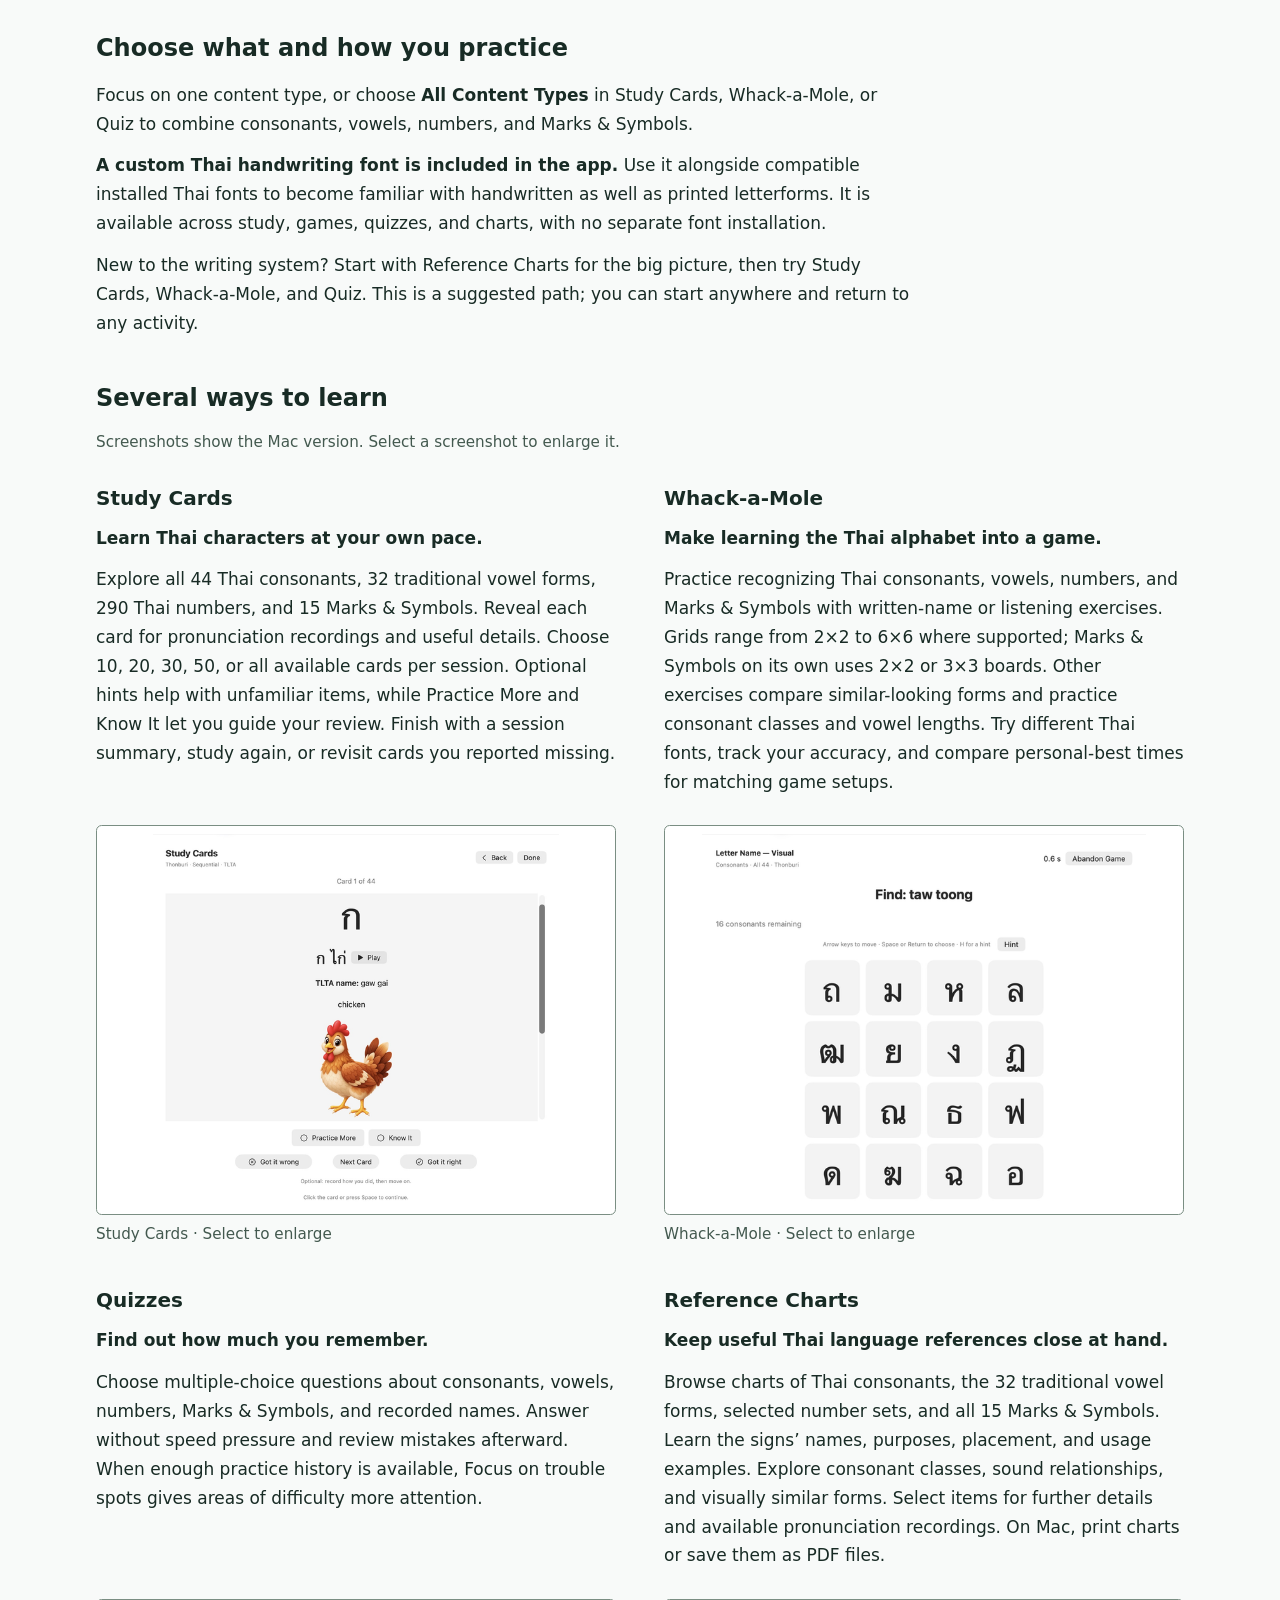
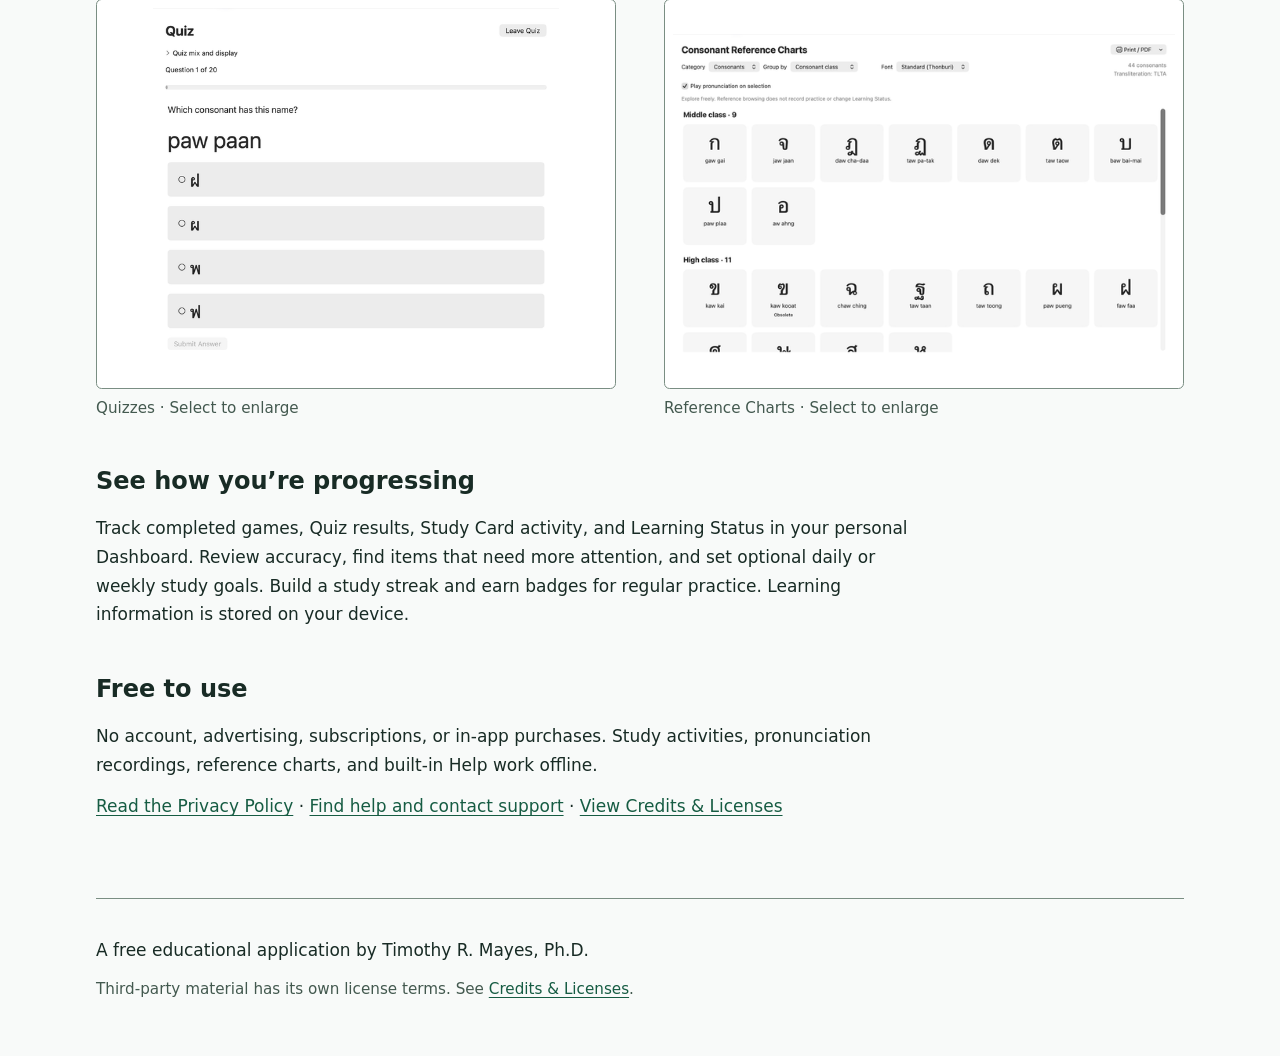
==== commit 5a365150: "Show the Mac app demo on the Apple page" ====
--- a/apple.html
+++ b/apple.html
@@ -14,6 +14,18 @@
 <header class="site-header"><div class="wrap"><a class="brand" href="index.html"><span>Tim’s Learn the Thai Alphabet</span><img class="brand-icon" src="assets/app-icon-small.png" width="28" height="28" alt="" aria-hidden="true"></a><nav aria-label="Main navigation"><a href="index.html">Home</a><a href="apple.html" aria-current="page">Apple</a><a href="windows.html">Windows</a><a href="privacy.html">Privacy Policy</a><a href="support.html">Support</a><a href="credits.html">Credits & Licenses</a></nav></div></header>
 <main id="main" class="wrap" tabindex="-1"><section class="hero"><p class="eyebrow">Learn · Listen · Practice</p><div class="hero-intro"><img class="hero-icon" src="assets/app-icon.png" width="160" height="160" alt="" aria-hidden="true"><div class="hero-heading"><p class="free-badge">Free educational app</p><h1>Tim’s Learn the Thai Alphabet</h1></div></div><p class="lead">Build familiarity with Thai consonants, vowels, numbers, marks and symbols—one focused practice session at a time.</p><p>Study characters carefully, hear their names, compare similar shapes, and practice recognizing them in different Thai fonts. The app is a companion for learning the writing system, rather than a complete Thai language course.</p><p><strong>Choose the pronunciation guide that works best for you.</strong> Switch between four systems: TLTA (a custom, American English-friendly guide designed for this app), RTGS, IPA, and Paiboon.</p><p class="thai-sample" lang="th">ก ข ค · <svg class="thai-pattern" style="width:1.596em" viewBox="0 0 1596 1200" role="img" aria-labelledby="home-ia-title" aria-describedby="home-ia-desc" focusable="false"><title id="home-ia-title">Thai vowel pattern: long sara ia; one dotted circle marks the consonant position</title><desc id="home-ia-desc" lang="th">เ◌ีย</desc><use href="assets/thai-vowels.svg#ia" aria-hidden="true"/></svg> · ๑ ๒ ๓</p></section>
 <section class="note"><h2>Platform and release status</h2><p>The Mac application targets Apple Silicon Macs running macOS 15 Sequoia or later. Runtime compatibility with macOS 15 has not yet been verified. The app is not yet available in the Mac App Store.</p><p><a href="https://apps.apple.com/us/app/tims-learn-the-thai-alphabet/id6832369607">Download for iPhone and iPad on the App Store</a>. The app is free.</p></section>
+<section aria-labelledby="app-demo">
+  <h2 id="app-demo">Watch the Mac app in action</h2>
+  <div style="max-width:52rem">
+    <iframe src="https://www.youtube-nocookie.com/embed/OEJnlYpl8uw"
+      loading="lazy"
+      title="Tim’s Learn the Thai Alphabet — Mac app demo"
+      width="832" height="468" style="display:block;width:100%;height:auto;aspect-ratio:16/9;border:0;border-radius:.35rem"
+      referrerpolicy="strict-origin-when-cross-origin"
+      allow="encrypted-media; picture-in-picture; fullscreen" allowfullscreen></iframe>
+    <p class="small"><a href="https://youtu.be/OEJnlYpl8uw">Watch on YouTube</a></p>
+  </div>
+</section>
 <section aria-labelledby="practice-options"><h2 id="practice-options">Choose what and how you practice</h2><p>Focus on one content type, or choose <strong>All Content Types</strong> in Study Cards, Whack-a-Mole, or Quiz to combine consonants, vowels, numbers, and Marks &amp; Symbols.</p><p><strong>A custom Thai handwriting font is included in the app.</strong> Use it alongside compatible installed Thai fonts to become familiar with handwritten as well as printed letterforms. It is available across study, games, quizzes, and charts, with no separate font installation.</p><p>New to the writing system? Start with Reference Charts for the big picture, then try Study Cards, Whack-a-Mole, and Quiz. This is a suggested path; you can start anywhere and return to any activity.</p></section>
 <section aria-labelledby="activities-heading"><h2 id="activities-heading">Several ways to learn</h2><p class="small">Screenshots show the Mac version. Select a screenshot to enlarge it.</p><div class="activities"><article class="activity"><h3>Study Cards</h3><p class="activity-tagline">Learn Thai characters at your own pace.</p><p>Explore all 44 Thai consonants, 32 traditional vowel forms, 290 Thai numbers, and 15 Marks &amp; Symbols. Reveal each card for pronunciation recordings and useful details. Choose 10, 20, 30, 50, or all available cards per session. Optional hints help with unfamiliar items, while Practice More and Know It let you guide your review. Finish with a session summary, study again, or revisit cards you reported missing.</p><figure class="activity-shot"><a class="screenshot-link" href="assets/screenshots/study-cards.webp" data-screenshot="Study Cards" data-width="1440" data-height="1316" aria-label="Enlarge Study Cards screenshot"><span class="screenshot-frame"><img src="assets/screenshots/study-cards-thumb.webp" width="640" height="585" loading="lazy" decoding="async" alt="Revealed consonant Study Card for ก, with its Thai name, chicken illustration, Play button, and Practice More and Know It controls."></span></a><figcaption>Study Cards · Select to enlarge</figcaption></figure></article><article class="activity"><h3>Whack-a-Mole</h3><p class="activity-tagline">Make learning the Thai alphabet into a game.</p><p>Practice recognizing Thai consonants, vowels, numbers, and Marks &amp; Symbols with written-name or listening exercises. Grids range from 2×2 to 6×6 where supported; Marks &amp; Symbols on its own uses 2×2 or 3×3 boards. Other exercises compare similar-looking forms and practice consonant classes and vowel lengths. Try different Thai fonts, track your accuracy, and compare personal-best times for matching game setups.</p><figure class="activity-shot"><a class="screenshot-link" href="assets/screenshots/whack-a-mole.webp" data-screenshot="Whack-a-Mole" data-width="1440" data-height="1206" aria-label="Enlarge Whack-a-Mole screenshot"><span class="screenshot-frame"><img src="assets/screenshots/whack-a-mole-thumb.webp" width="640" height="536" loading="lazy" decoding="async" alt="Active consonant Whack-a-Mole game with a written-name prompt, a 4-by-4 Thai letter grid, timer, Hint and Abandon Game controls."></span></a><figcaption>Whack-a-Mole · Select to enlarge</figcaption></figure></article><article class="activity"><h3>Quizzes</h3><p class="activity-tagline">Find out how much you remember.</p><p>Choose multiple-choice questions about consonants, vowels, numbers, Marks &amp; Symbols, and recorded names. Answer without speed pressure and review mistakes afterward. When enough practice history is available, Focus on trouble spots gives areas of difficulty more attention.</p><figure class="activity-shot"><a class="screenshot-link" href="assets/screenshots/quizzes.webp" data-screenshot="Quizzes" data-width="1440" data-height="1316" aria-label="Enlarge Quizzes screenshot"><span class="screenshot-frame"><img src="assets/screenshots/quizzes-thumb.webp" width="640" height="585" loading="lazy" decoding="async" alt="Consonant Quiz asking which Thai character matches a written name, with four answer choices, question progress, and a Submit Answer button."></span></a><figcaption>Quizzes · Select to enlarge</figcaption></figure></article><article class="activity"><h3>Reference Charts</h3><p class="activity-tagline">Keep useful Thai language references close at hand.</p><p>Browse charts of Thai consonants, the 32 traditional vowel forms, selected number sets, and all 15 Marks &amp; Symbols. Learn the signs’ names, purposes, placement, and usage examples. Explore consonant classes, sound relationships, and visually similar forms. Select items for further details and available pronunciation recordings. On Mac, print charts or save them as PDF files.</p><figure class="activity-shot"><a class="screenshot-link" href="assets/screenshots/reference-charts.webp" data-screenshot="Reference Charts" data-width="1440" data-height="919" aria-label="Enlarge Reference Charts screenshot"><span class="screenshot-frame"><img src="assets/screenshots/reference-charts-thumb.webp" width="640" height="408" loading="lazy" decoding="async" alt="Consonant Reference Chart grouped by consonant class, with Thai letters, transliterated names, grouping and font controls, and Print / PDF."></span></a><figcaption>Reference Charts · Select to enlarge</figcaption></figure></article></div></section>
 <section><h2>See how you’re progressing</h2><p>Track completed games, Quiz results, Study Card activity, and Learning Status in your personal Dashboard. Review accuracy, find items that need more attention, and set optional daily or weekly study goals. Build a study streak and earn badges for regular practice. Learning information is stored on your device.</p></section>
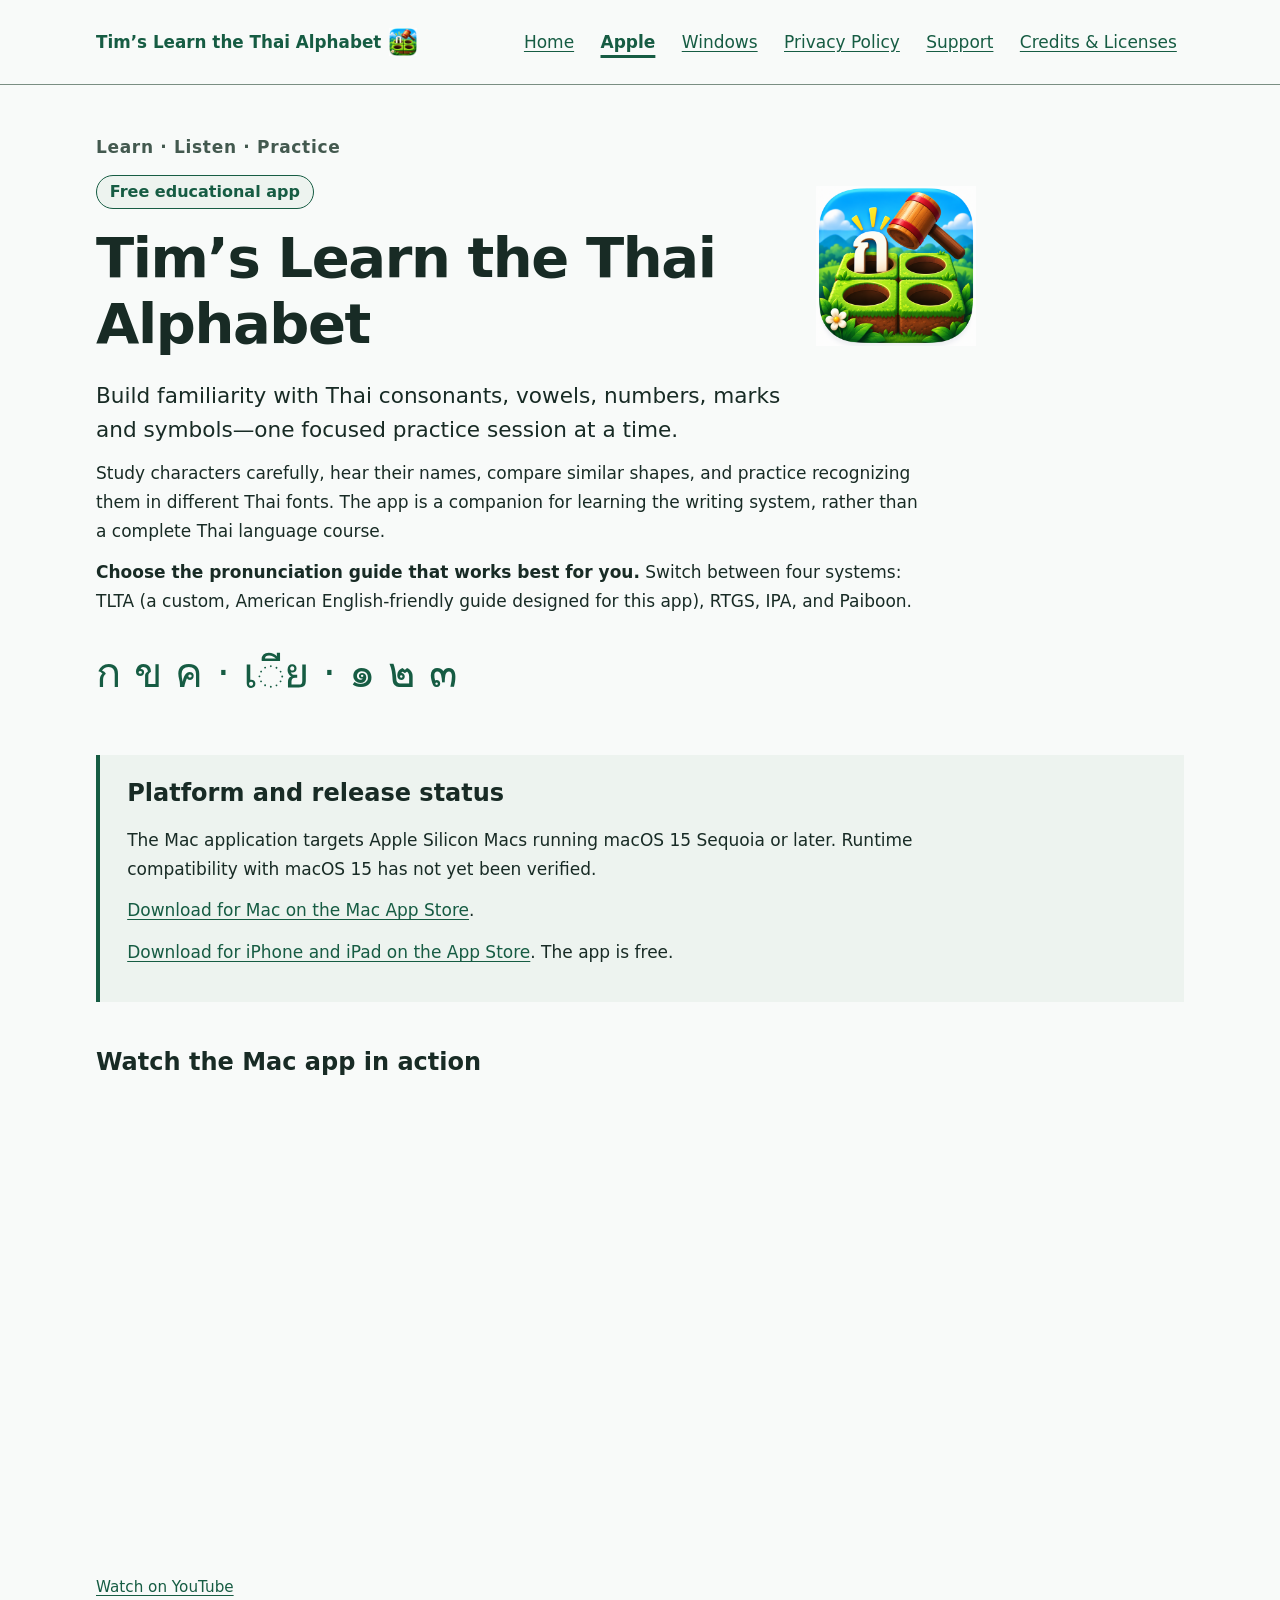
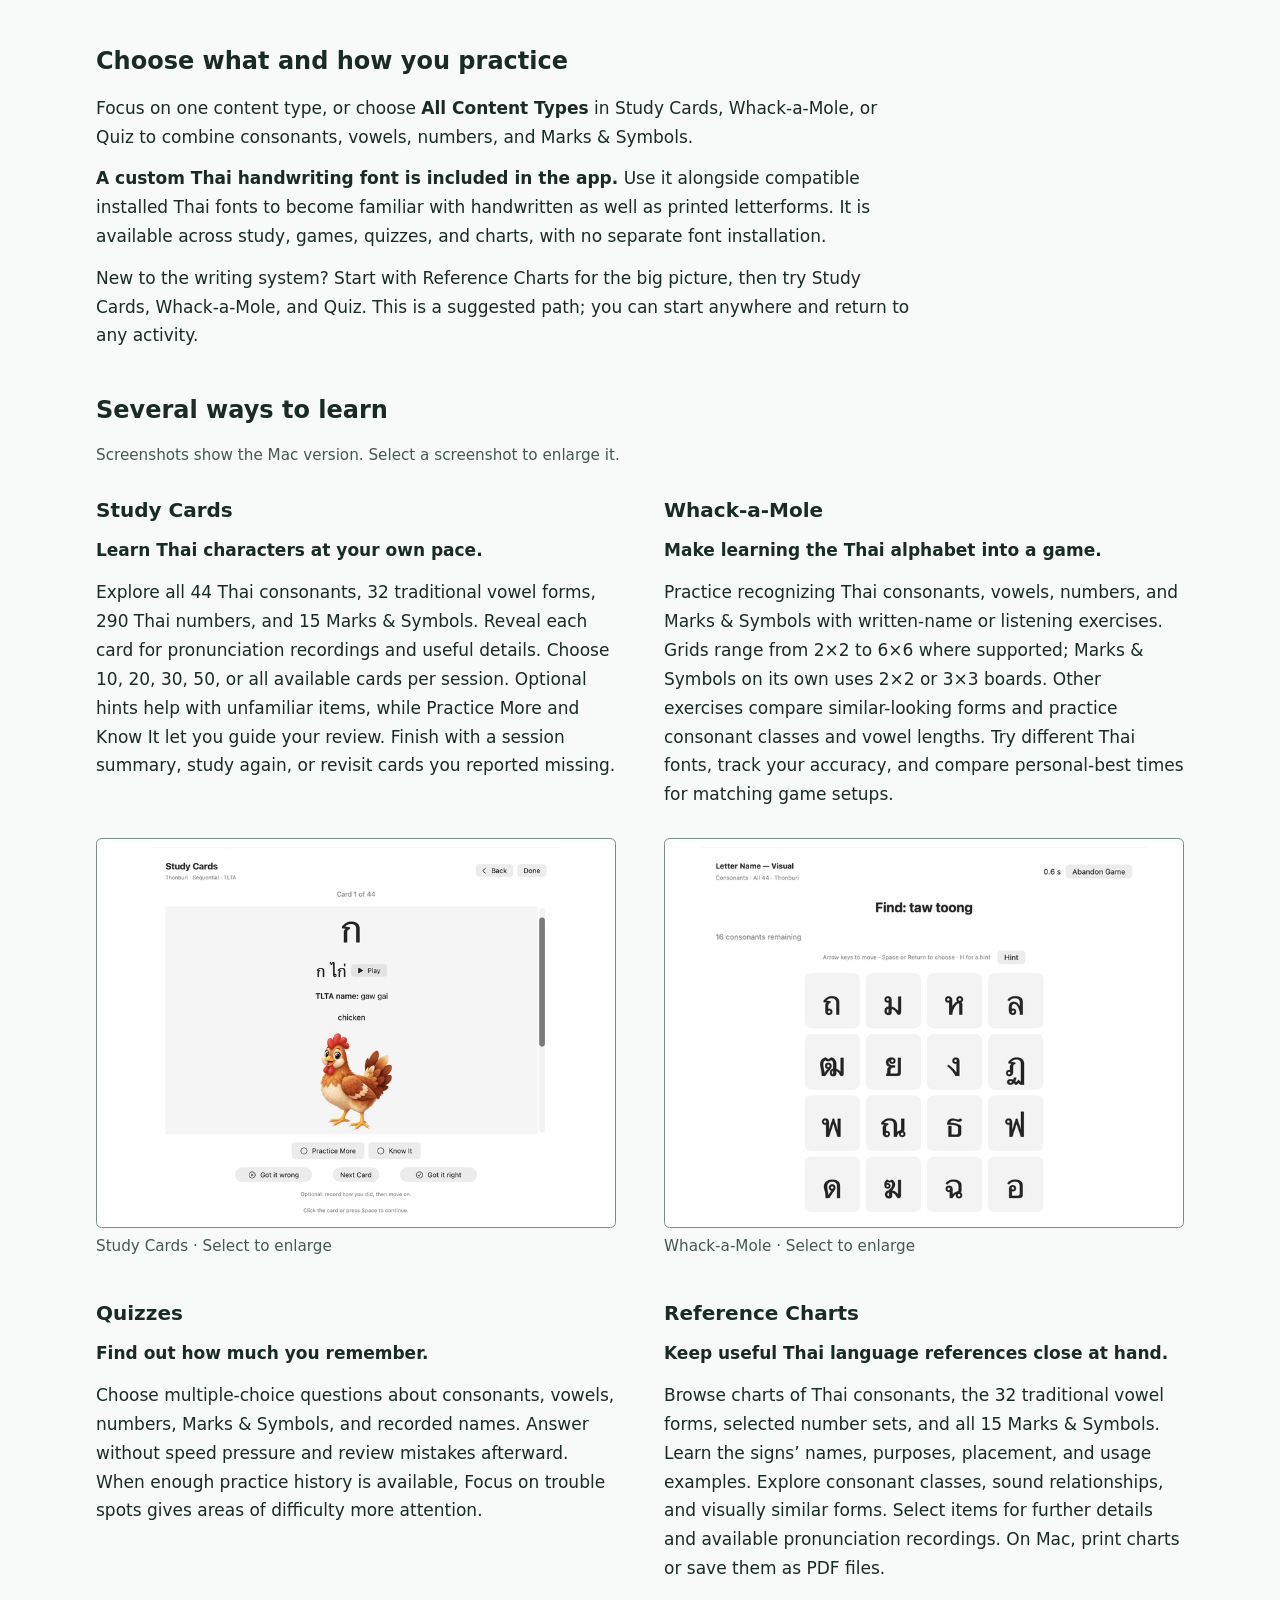
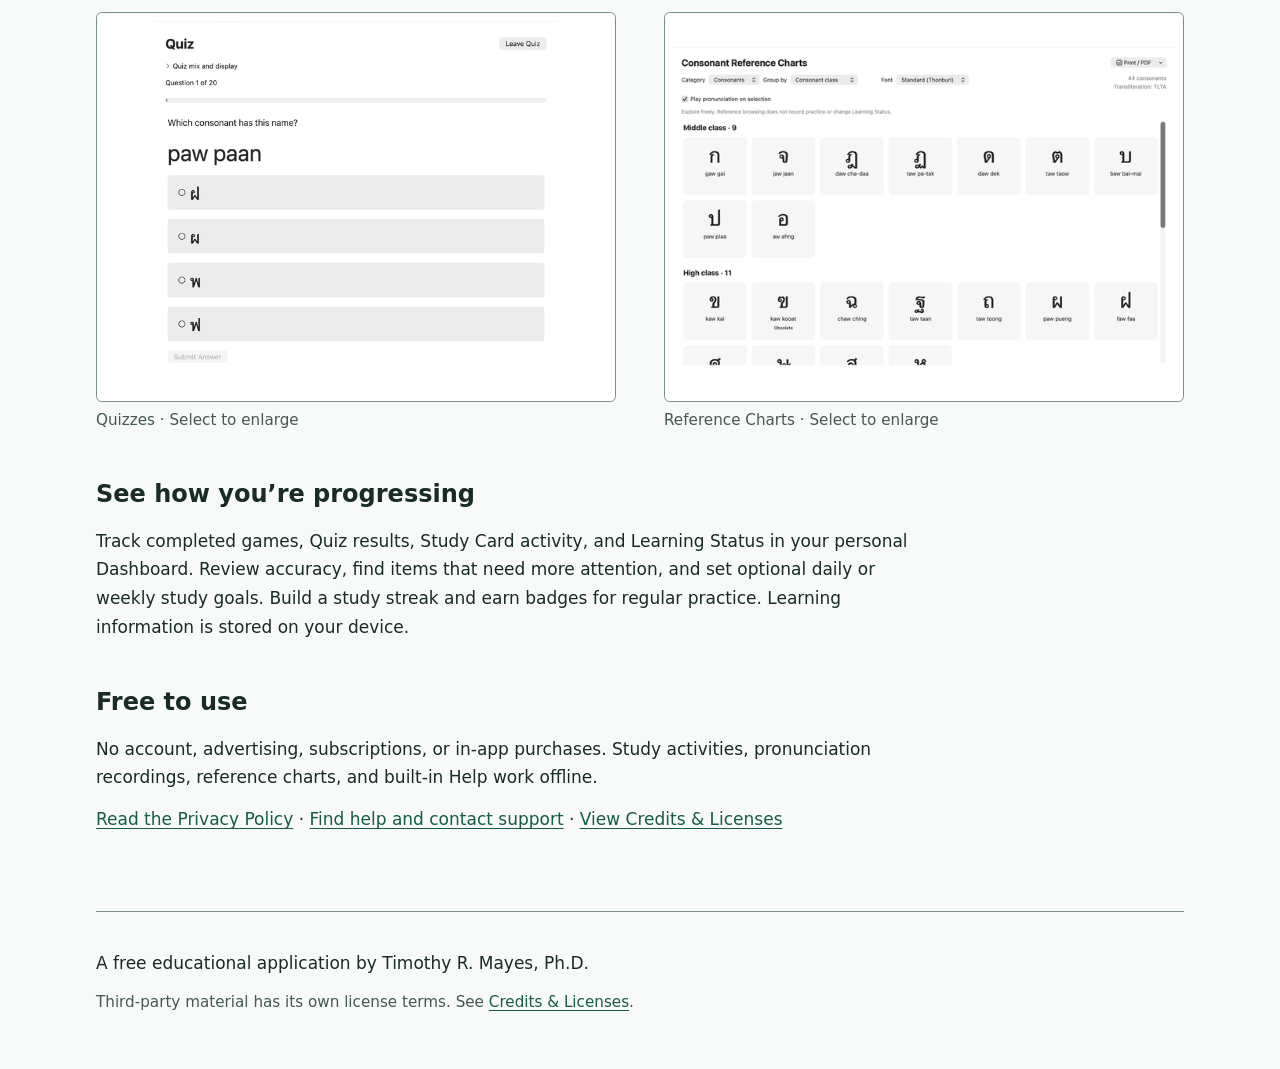
==== commit 205f014c: "Add the native Mac App Store download link" ====
--- a/apple.html
+++ b/apple.html
@@ -13,7 +13,7 @@
 <a class="skip-link" href="#main">Skip to content</a>
 <header class="site-header"><div class="wrap"><a class="brand" href="index.html"><span>Tim’s Learn the Thai Alphabet</span><img class="brand-icon" src="assets/app-icon-small.png" width="28" height="28" alt="" aria-hidden="true"></a><nav aria-label="Main navigation"><a href="index.html">Home</a><a href="apple.html" aria-current="page">Apple</a><a href="windows.html">Windows</a><a href="privacy.html">Privacy Policy</a><a href="support.html">Support</a><a href="credits.html">Credits & Licenses</a></nav></div></header>
 <main id="main" class="wrap" tabindex="-1"><section class="hero"><p class="eyebrow">Learn · Listen · Practice</p><div class="hero-intro"><img class="hero-icon" src="assets/app-icon.png" width="160" height="160" alt="" aria-hidden="true"><div class="hero-heading"><p class="free-badge">Free educational app</p><h1>Tim’s Learn the Thai Alphabet</h1></div></div><p class="lead">Build familiarity with Thai consonants, vowels, numbers, marks and symbols—one focused practice session at a time.</p><p>Study characters carefully, hear their names, compare similar shapes, and practice recognizing them in different Thai fonts. The app is a companion for learning the writing system, rather than a complete Thai language course.</p><p><strong>Choose the pronunciation guide that works best for you.</strong> Switch between four systems: TLTA (a custom, American English-friendly guide designed for this app), RTGS, IPA, and Paiboon.</p><p class="thai-sample" lang="th">ก ข ค · <svg class="thai-pattern" style="width:1.596em" viewBox="0 0 1596 1200" role="img" aria-labelledby="home-ia-title" aria-describedby="home-ia-desc" focusable="false"><title id="home-ia-title">Thai vowel pattern: long sara ia; one dotted circle marks the consonant position</title><desc id="home-ia-desc" lang="th">เ◌ีย</desc><use href="assets/thai-vowels.svg#ia" aria-hidden="true"/></svg> · ๑ ๒ ๓</p></section>
-<section class="note"><h2>Platform and release status</h2><p>The Mac application targets Apple Silicon Macs running macOS 15 Sequoia or later. Runtime compatibility with macOS 15 has not yet been verified. The app is not yet available in the Mac App Store.</p><p><a href="https://apps.apple.com/us/app/tims-learn-the-thai-alphabet/id6832369607">Download for iPhone and iPad on the App Store</a>. The app is free.</p></section>
+<section class="note"><h2>Platform and release status</h2><p>The Mac application targets Apple Silicon Macs running macOS 15 Sequoia or later. Runtime compatibility with macOS 15 has not yet been verified.</p><p><a href="https://apps.apple.com/us/app/tims-learn-the-thai-alphabet/id6832369607?platform=mac">Download for Mac on the Mac App Store</a>.</p><p><a href="https://apps.apple.com/us/app/tims-learn-the-thai-alphabet/id6832369607">Download for iPhone and iPad on the App Store</a>. The app is free.</p></section>
 <section aria-labelledby="app-demo">
   <h2 id="app-demo">Watch the Mac app in action</h2>
   <div style="max-width:52rem">
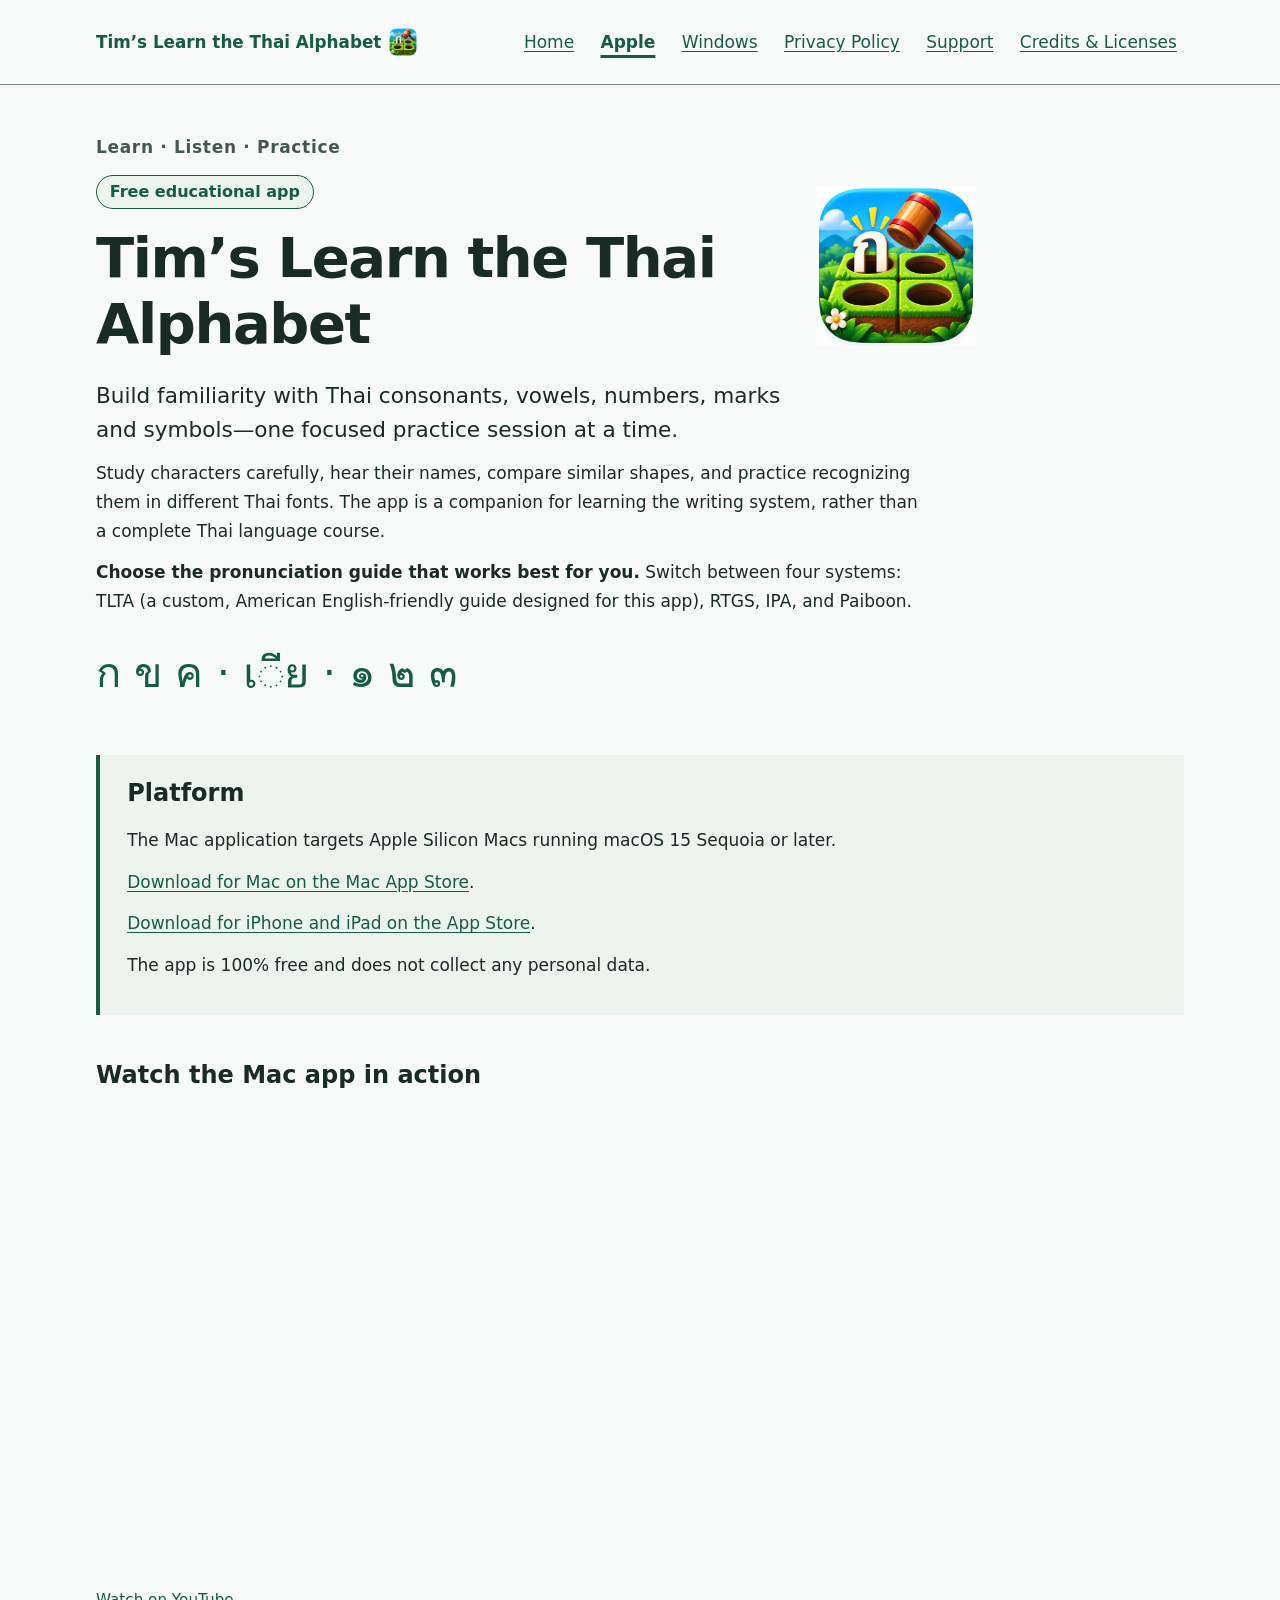
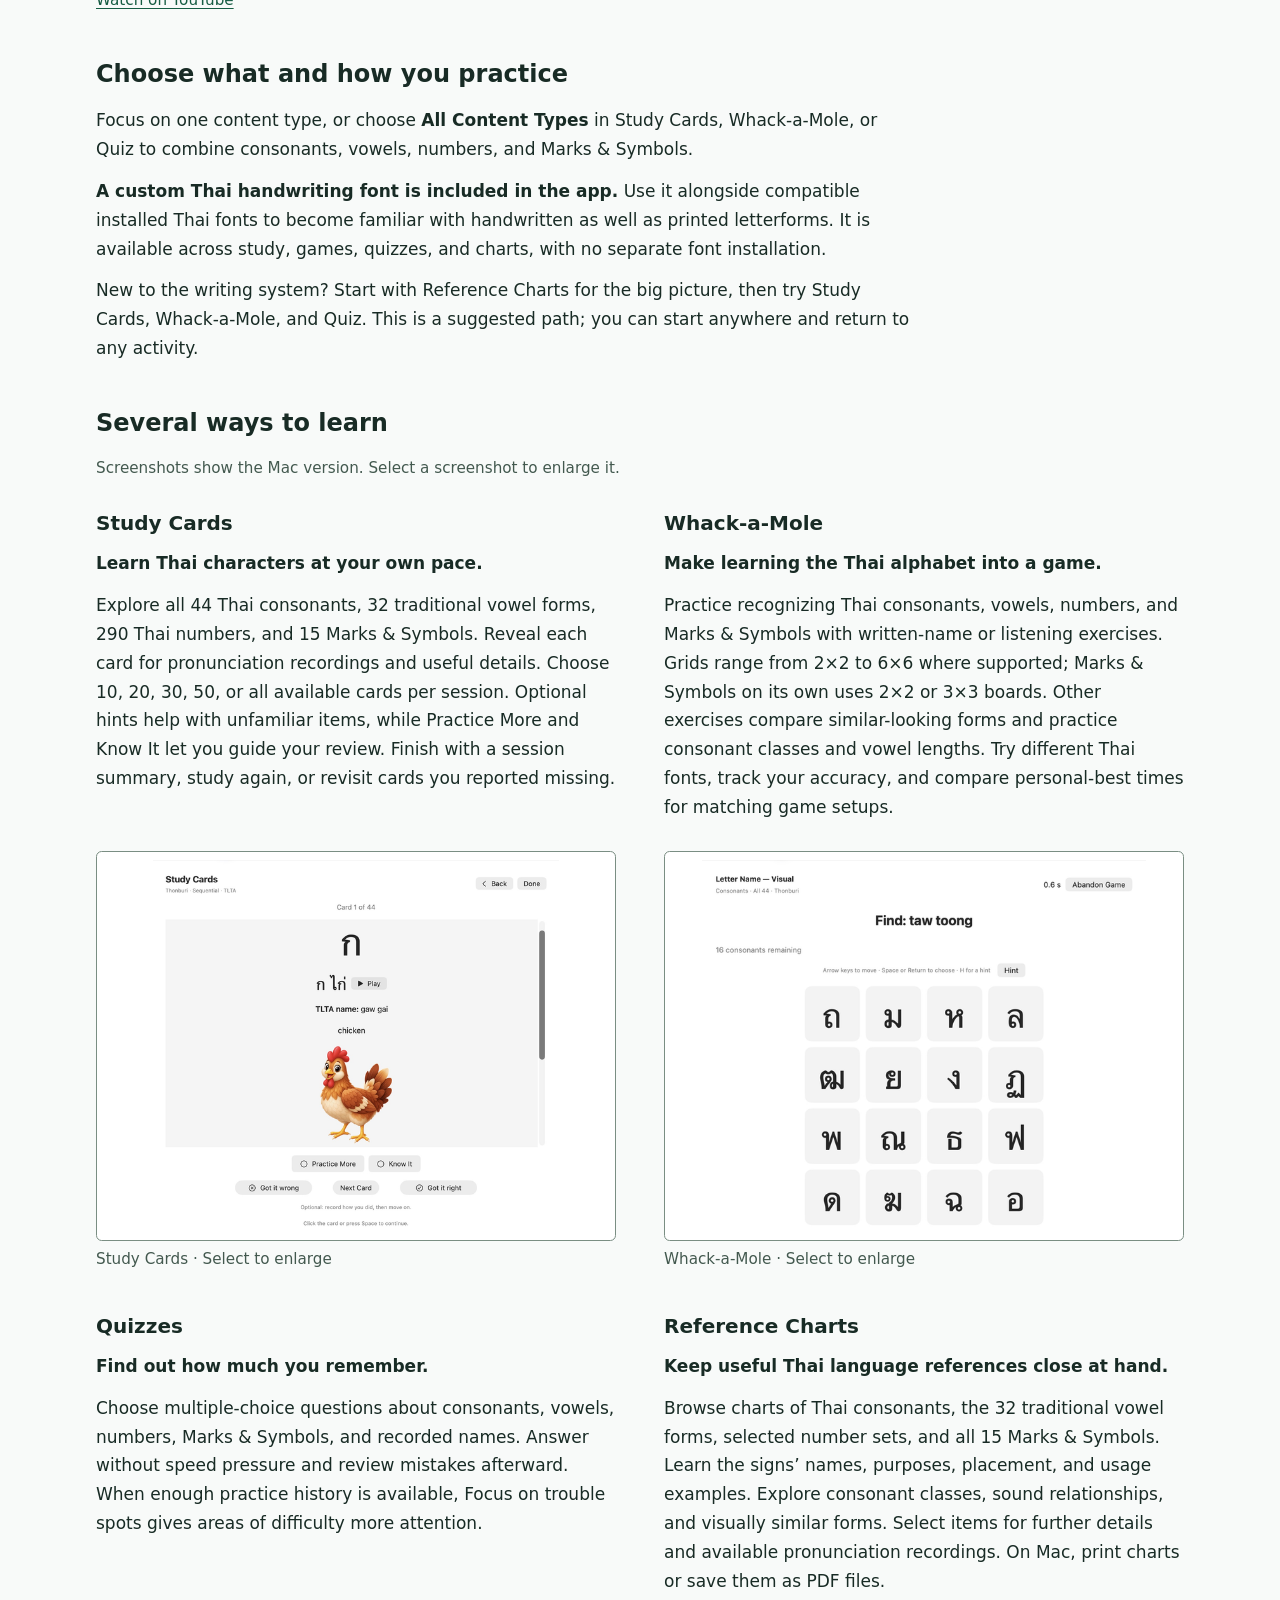
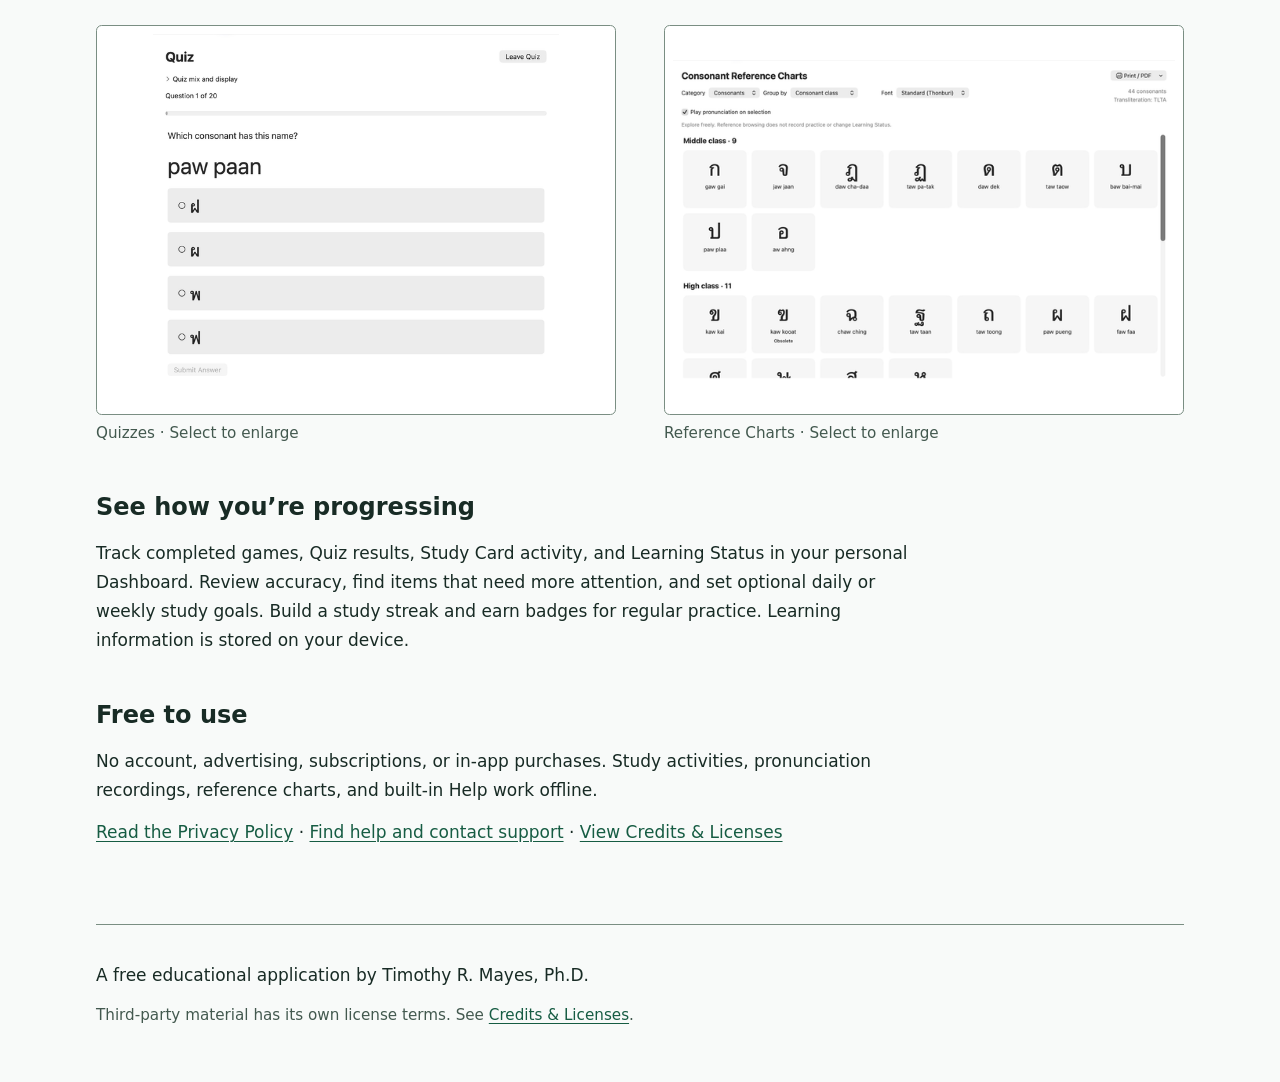
==== commit c9c0f822: "Update the Apple platform section copy" ====
--- a/apple.html
+++ b/apple.html
@@ -13,7 +13,7 @@
 <a class="skip-link" href="#main">Skip to content</a>
 <header class="site-header"><div class="wrap"><a class="brand" href="index.html"><span>Tim’s Learn the Thai Alphabet</span><img class="brand-icon" src="assets/app-icon-small.png" width="28" height="28" alt="" aria-hidden="true"></a><nav aria-label="Main navigation"><a href="index.html">Home</a><a href="apple.html" aria-current="page">Apple</a><a href="windows.html">Windows</a><a href="privacy.html">Privacy Policy</a><a href="support.html">Support</a><a href="credits.html">Credits & Licenses</a></nav></div></header>
 <main id="main" class="wrap" tabindex="-1"><section class="hero"><p class="eyebrow">Learn · Listen · Practice</p><div class="hero-intro"><img class="hero-icon" src="assets/app-icon.png" width="160" height="160" alt="" aria-hidden="true"><div class="hero-heading"><p class="free-badge">Free educational app</p><h1>Tim’s Learn the Thai Alphabet</h1></div></div><p class="lead">Build familiarity with Thai consonants, vowels, numbers, marks and symbols—one focused practice session at a time.</p><p>Study characters carefully, hear their names, compare similar shapes, and practice recognizing them in different Thai fonts. The app is a companion for learning the writing system, rather than a complete Thai language course.</p><p><strong>Choose the pronunciation guide that works best for you.</strong> Switch between four systems: TLTA (a custom, American English-friendly guide designed for this app), RTGS, IPA, and Paiboon.</p><p class="thai-sample" lang="th">ก ข ค · <svg class="thai-pattern" style="width:1.596em" viewBox="0 0 1596 1200" role="img" aria-labelledby="home-ia-title" aria-describedby="home-ia-desc" focusable="false"><title id="home-ia-title">Thai vowel pattern: long sara ia; one dotted circle marks the consonant position</title><desc id="home-ia-desc" lang="th">เ◌ีย</desc><use href="assets/thai-vowels.svg#ia" aria-hidden="true"/></svg> · ๑ ๒ ๓</p></section>
-<section class="note"><h2>Platform and release status</h2><p>The Mac application targets Apple Silicon Macs running macOS 15 Sequoia or later. Runtime compatibility with macOS 15 has not yet been verified.</p><p><a href="https://apps.apple.com/us/app/tims-learn-the-thai-alphabet/id6832369607?platform=mac">Download for Mac on the Mac App Store</a>.</p><p><a href="https://apps.apple.com/us/app/tims-learn-the-thai-alphabet/id6832369607">Download for iPhone and iPad on the App Store</a>. The app is free.</p></section>
+<section class="note"><h2>Platform</h2><p>The Mac application targets Apple Silicon Macs running macOS 15 Sequoia or later.</p><p><a href="https://apps.apple.com/us/app/tims-learn-the-thai-alphabet/id6832369607?platform=mac">Download for Mac on the Mac App Store</a>.</p><p><a href="https://apps.apple.com/us/app/tims-learn-the-thai-alphabet/id6832369607">Download for iPhone and iPad on the App Store</a>.</p><p>The app is 100% free and does not collect any personal data.</p></section>
 <section aria-labelledby="app-demo">
   <h2 id="app-demo">Watch the Mac app in action</h2>
   <div style="max-width:52rem">
